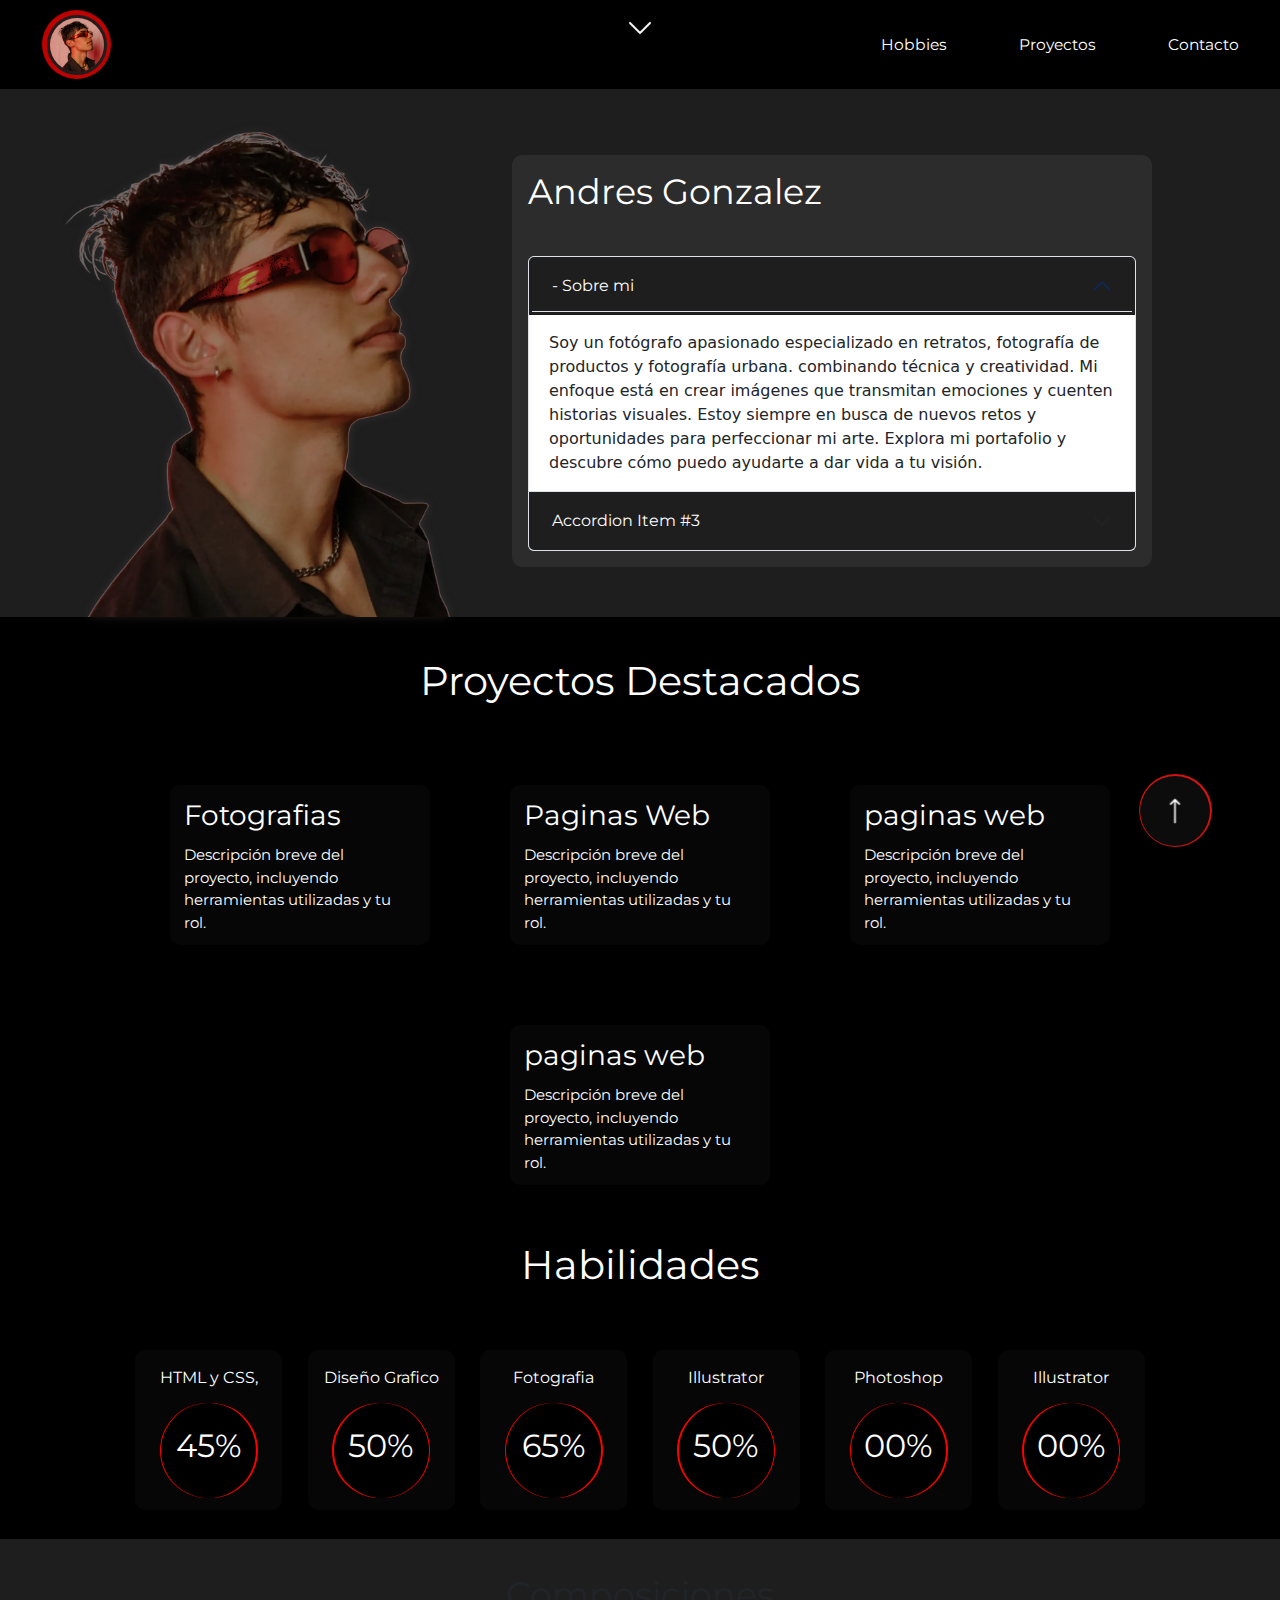
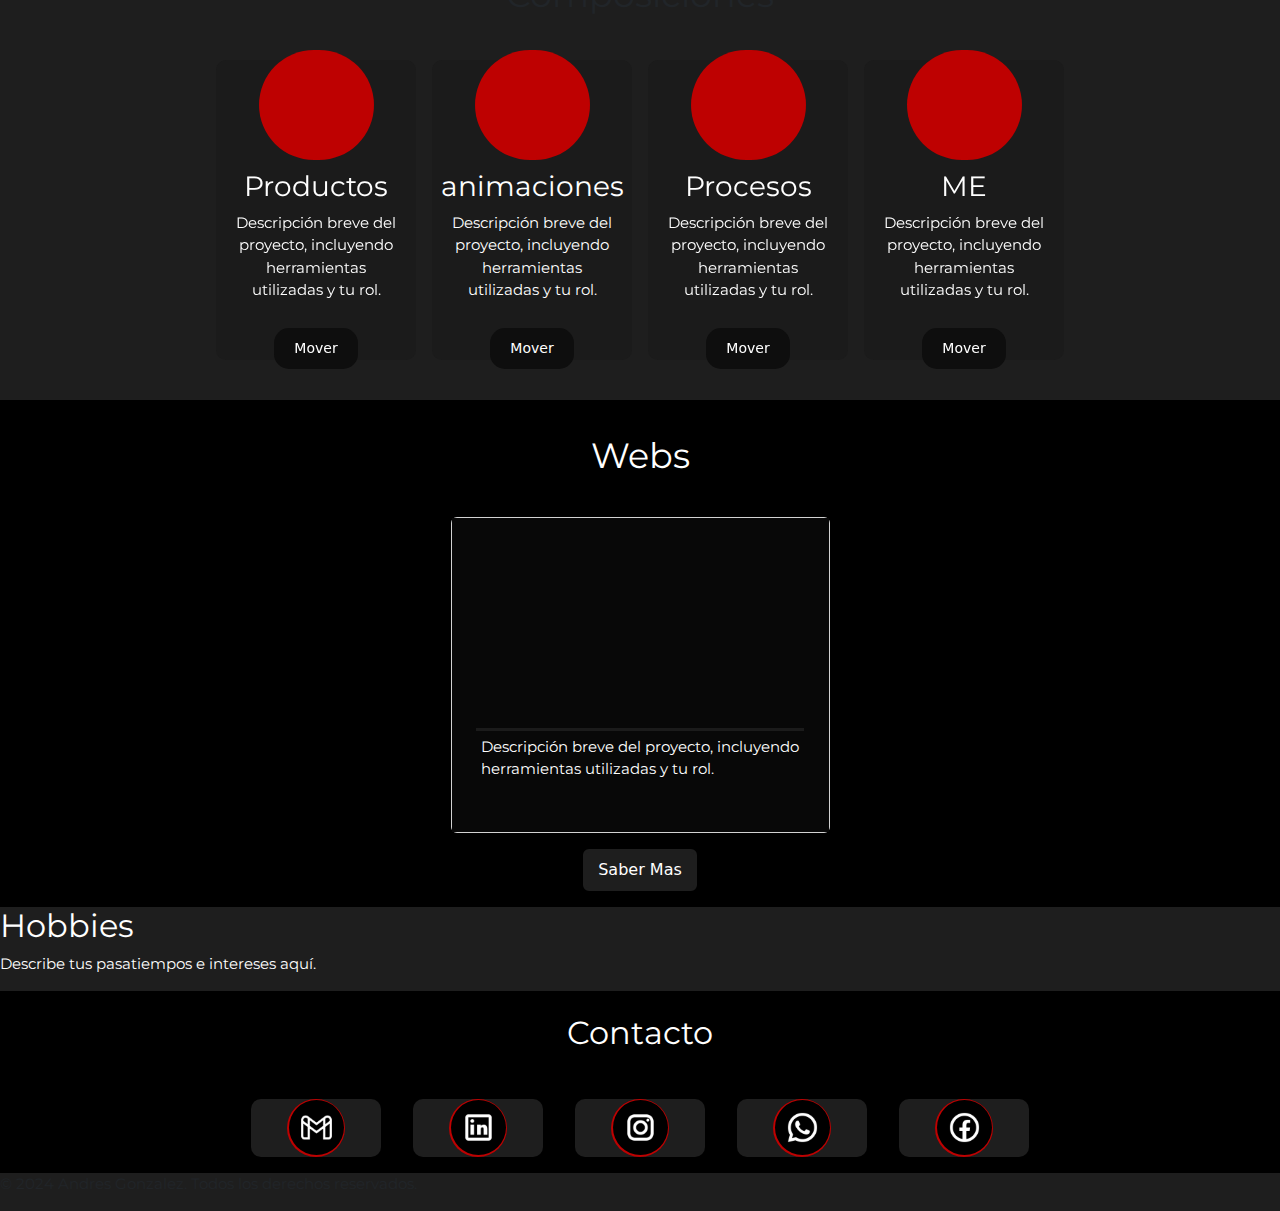
==== index.html @ c0ed66e4 "Update index.html" ====
<!DOCTYPE html>
<html lang="es">
<head>
      <link rel="icon" href="img/GATO I.gif" type="image/gif">
    <meta charset="UTF-8">
    <meta name="viewport" content="width=device-width, initial-scale=1.0">
    <link rel="stylesheet" href="style.css">
    <link rel="stylesheet" href="bootstrap-5.3.3-dist/css/bootstrap.min.css">
    <title>Portafolio</title>
</head>
<script src="bootstrap-5.3.3-dist/js/bootstrap.min.js"></script>
<body>
    <div class="colors">
          <div class="arrow"><img src="img/Expand Arrow.svg" alt=""></div>
        <div class="color-fondo-btn">
            <div class="color-btn" style="background-color: red; " onclick="changeColor('red')"></div>
        </div>
        <div class="color-fondo-btn">
            <div class="color-btn" style="background-color: blue;" onclick="changeColor('blue')"></div>
        </div>
        <div class="color-fondo-btn">
            <div class="color-btn" style="background-color: green;" onclick="changeColor('green')"></div>
        </div>
        <div class="color-fondo-btn">
            <div class="color-btn" style="background-color: yellow;" onclick="changeColor('yellow')"></div>

        </div>
        <div class="color-fondo-btn">
            <div class="color-btn" style="background-color: purple;" onclick="changeColor('purple')"></div>
        </div>
        <div class="color-fondo-btn">
            <div class="color-btn" style="background-color: white;" onclick="changeColor('white')"></div>
        </div>
    </div>
    <header>
        <nav> 
            <ul id="los">              
                <div class="navper dynamic-color" id="navper">
                    <img src="img/portafolio icono.webp" alt="">
                </div>  
                <div >
                    <li class="dynamic-color"><a href="#hobbies"  ><button style="background-color: black; height: 35px;" href="#hobbies">Hobbies</button></a></li>
                    <li class="dynamic-color"><a href="#proyectos"><button style="background-color: black; height: 35px;"  href="#proyectos">Proyectos</button></a></li>
                    <li class="dynamic-color"><a href="#contacto"><button style="background-color: black; height: 35px;" href="#contacto">Contacto</button></a></li>                    
                </div>
            </ul>
        </nav>
    </header>
    <div class="fijo dynamic-color">            
        <a href="#navper" >
            <img src="img/Left Arrow.svg" alt="">
        </a>
    </div>
    <section id="perfilm">
            <img src="img/perfikl.png" alt="Foto de perfil">
            <div class="informacion">   
                <h1>Andres Gonzalez</h1>
                <div class="accordion" id="accordionExample">
                    <div class="accordion-item ">
                      <h2 class="accordion-header ">
                        <button class="accordion-button  color-fondo dynamic-color" type="button" data-bs-toggle="collapse" data-bs-target="#collapseOne" aria-expanded="true" aria-controls="collapseOne">
                          - Sobre mi
                        </button>
                      </h2>
                      <div id="collapseOne" class="accordion-collapse collapse show " data-bs-parent="#accordionExample">
                        <div class="accordion-body">
                            Soy un fotógrafo apasionado especializado en retratos, 
                            fotografía de productos y fotografía urbana. 
                             combinando técnica y
                             creatividad. Mi enfoque está en crear imágenes que 
                             transmitan emociones y cuenten historias visuales. Estoy siempre en busca de nuevos 
                             retos y oportunidades para perfeccionar mi arte.
                             Explora mi portafolio y descubre cómo puedo ayudarte
                             a dar vida a tu visión.                        </div>
                      </div>
                    </div>

                    <div class="accordion-item">
                      <h2 class="accordion-header">
                        <button class="accordion-button collapsed color-fondo" type="button" data-bs-toggle="collapse" data-bs-target="#collapseThree" aria-expanded="false" aria-controls="collapseThree">
                          Accordion Item #3
                        </button>
                      </h2>
                      <div id="collapseThree" class="accordion-collapse collapse" data-bs-parent="#accordionExample">
                        <div class="accordion-body">
                          <strong>This is the third item's accordion body.</strong> It is hidden by default, until the collapse plugin adds the appropriate classes that we use to style each element. These classes control the overall appearance, as well as the showing and hiding via CSS transitions. You can modify any of this with custom CSS or overriding our default variables. It's also worth noting that just about any HTML can go within the <code>.accordion-body</code>, though the transition does limit overflow.
                        </div>
                      </div>
                    </div>
                  </div>
            </div>
    </section >
    <section id="proyec">
        <div id="proyectos">
            <h2>Proyectos Destacados</h2>
            <div class="proyectos-lista">
                <a href="#fotografia">
                    <div class="proyecto">
                        <h3>Fotografias</h3>
                        <p>Descripción breve del proyecto, incluyendo herramientas utilizadas y tu rol.</p>
                    </div>
                </a>
                <a href="websy.html">  
                    <div class="proyecto">
                        <h3>Paginas Web</h3>
                        <p>Descripción breve del proyecto, incluyendo herramientas utilizadas y tu rol.</p>
                    </div>
                </a>
                <a href="">  
                    <div class="proyecto">
                        <h3>paginas web</h3>
                        <p>Descripción breve del proyecto, incluyendo herramientas utilizadas y tu rol.</p>
                    </div>
                </a>
                <a href="">
                     <div class="proyecto">
                        <h3>paginas web</h3>
                        <p>Descripción breve del proyecto, incluyendo herramientas utilizadas y tu rol.</p>
                    </div>
                </a>
                <!-- Agrega más proyectos según sea necesario -->
            </div>
        </div>
        <div id="habilidades">
            <h2 class="habi">Habilidades</h2>
            <ul>
                <div class="targ">
                    <li>HTML y CSS, </li>
                    <div class="olas dynamic-color">
                        <div class="indicador ">
                            <h2>45%</h2>
                        </div>
                    </div>
                </div>
                <div class="targ">
                    <li>Diseño Grafico</li>
                    <div class="olas dynamic-color">
                        <div class="indicador">
                            <h2>50%</h2>
                        </div>
                    </div>
                </div>
                <div class="targ">
                    <li>Fotografia</li>
                    <div class="olas dynamic-color">
                        <div class="indicador">
                            <h2>65%</h2>
                        </div>
                    </div>
                </div>
                <div class="targ">
                    <li>Illustrator</li>
                    <div class="olas dynamic-color">
                        <div class="indicador">
                            <h2>50%</h2>
                        </div>
                    </div>
                </div>
                <div class="targ">
                    <li>Photoshop</li>
                    <div class="olas dynamic-color">
                        <div class="indicador">
                            <h2>00%</h2>
                        </div>
                    </div>
                </div>
                <div class="targ">
                    <li>Illustrator</li>
                    <div class="olas dynamic-color">
                        <div class="indicador">
                            <h2>00%</h2>
                        </div>
                    </div>
                </div>
            </ul>
        </div>   
    </section>
    <section>
        <h1 id="fotografia">Composiciones</h1>
        <section id="selection">
            <a href="javascript:void(0)" onclick="moveDiv(0)">
                <div class="destacados1">
                    <div class="sombrac dynamic-color">
                        <video src="img/destacados/productof.mp4" autoplay loop muted></video>
                    </div>
                    <h3>Productos</h3>
                    <p>Descripción breve del proyecto, incluyendo herramientas utilizadas y tu rol.</p>
                    <button class="move-btn dynamic-color">Mover</button>
                </div>
            </a>
            <a href="javascript:void(0)" onclick="moveDiv(1)">
                <div class="destacados1">
                    <div class="sombrac dynamic-color">
                        <video src=""></video>
                    </div>
                    <h3>animaciones</h3>
                    <p>Descripción breve del proyecto, incluyendo herramientas utilizadas y tu rol.</p>
                    <button class="move-btn dynamic-color">Mover</button>
                </div>
            </a>
            <a href="javascript:void(0)" onclick="moveDiv(2)">
                <div class="destacados1">
                    <div class="sombrac dynamic-color">
                        <video src="img/destacados/procesos.mp4" autoplay loop muted></video>
                    </div>
                    <h3>Procesos</h3>
                    <p>Descripción breve del proyecto, incluyendo herramientas utilizadas y tu rol.</p>
                    <button class="move-btn dynamic-color">Mover</button>
                </div>
            </a>
            <a href="javascript:void(0)" onclick="moveDiv(3)">
                <div class="destacados1">
                    <div class="sombrac dynamic-color">
                        <video src="img/destacados/mep.mp4" autoplay loop muted></video>
                    </div>
                    <h3>ME</h3>
                    <p>Descripción breve del proyecto, incluyendo herramientas utilizadas y tu rol.</p>
                    <button class="move-btn dynamic-color">Mover</button>
                </div>
            </a>
            <!-- Div extra para cada uno -->
            <div id="extraDiv0" class="extraDiv">
                <button href="javascript:void(0)" onclick="moveDiv(0)" class="move-btn btn-extradiv dynamic-color"><div class="btn-extradiv-1">&#10095;</div></button>
                <h3>Detalles Adicionales - Productos</h3>
                <p>Contenido adicional del proyecto "Productos".</p>
                <div class="carousel">
                    <img src="img/destacados/producto1.jpg" alt="">
                    <img src="img/destacados/producto2.jpg" alt="">
                    <img src="img/destacados/producto3.jpg" alt="">
                </div>
                <button class="carousel-arrow left-arrow" onclick="moveVideo(-1, 0)">&#10094;</button>
                <button class="carousel-arrow right-arrow" onclick="moveVideo(1, 0)">&#10095;</button>
            </div>
            <div id="extraDiv1" class="extraDiv ">
                <button href="javascript:void(0)" onclick="moveDiv(1)" class="move-btn btn-extradiv dynamic-color"><div class="btn-extradiv-1">&#10095;</div></button>
                <h3>Detalles Adicionales - animaciones</h3>
                <p>Contenido adicional del proyecto "animaciones".</p>
                <div class="carousel">
                    <video class="dynamic-color" src="img/destacados/videos - animaciones/logo, tarea.mp4" autoplay loop controls  ></video>
                    <video class="dynamic-color"  src="img/destacados/videos - animaciones/adidas 1.mp4"autoplay loop controls></video>
                    <video class="dynamic-color" src="img/destacados/videos - animaciones/bumper carton.mp4" autoplay loop controls></video>
                    <video class="dynamic-color" src="img/destacados/videos - animaciones/cuadro animado.mp4"autoplay loop controls></video>
                    <video class="dynamic-color" src="img/destacados/videos - animaciones/letering_1.mp4"autoplay loop controls></video>
                </div>
                <button class="carousel-arrow right-arrow" onclick="moveVideo(1, 1)">&#10095;</button>                
                <button class="carousel-arrow left-arrow" onclick="moveVideo(-1, 1)">&#10094</button>
            </div>
            <div id="extraDiv2" class="extraDiv">
                <button href="javascript:void(0)" onclick="moveDiv(2)" class="move-btn btn-extradiv dynamic-color"><div class="btn-extradiv-1">&#10095;</div></button>
                <h3>Detalles Adicionales - Procesos</h3>
                <p>Contenido adicional del proyecto "Procesos".</p>
                <div class="carousel">
                    <img src="img/destacados/proceso1.jpg" alt="">
                    <img src="img/destacados/proceso2.jpg" alt="">
                    <img src="img/destacados/proceso3.jpg" alt="">
                </div>
                <button class="carousel-arrow right-arrow" onclick="moveVideo(1, 2)">&#10095;</button>|
                <button class="carousel-arrow left-arrow" onclick="moveVideo(-1, 2)">&#10094;</button>
            </div>
            <div id="extraDiv3" class="extraDiv">
                <button href="javascript:void(0)" onclick="moveDiv(3)" class="move-btn btn-extradiv dynamic-color"><div class="btn-extradiv-1">&#10095;</div></button>
                <h3>Detalles Adicionales - ME</h3>;
                <p>Contenido adicional del proyecto "ME".</p>
                <div class="carousel">
                    <img src="img/destacados/mep1.jpg" alt="">
                    <img src="img/destacados/mep2.jpg" alt="">
                    <img src="img/destacados/mep3.jpg" alt="">
                </div>
                <button class="carousel-arrow left-arrow" onclick="moveVideo(-1, 3)">&#10094;</button>
                <button class="carousel-arrow right-arrow" onclick="moveVideo(1, 3)">&#10095;</button>
            </div>
        </section>  
            <section id="proyectos">
                <div>
                           <h1>Webs</h1>
                </div>
                <div class="webs">
                    <div class="card dynamic-color">
                        <div class="card2">
                            <img src="" alt="">
                            <p style="color: white; border-top: solid rgb(27, 27, 27);">Descripción breve del proyecto, incluyendo herramientas utilizadas y tu rol.</p>
                        </div>
                    </div>

                </div>
                <button class="btn btn-primary dynamic-color color-btns" type="button" data-bs-toggle="offcanvas" data-bs-target="#offcanvasRight" aria-controls="offcanvasRight"> Saber Mas </button>

                <div class="offcanvas offcanvas-end lavel" tabindex="-1" id="offcanvasRight" aria-labelledby="offcanvasRightLabel">
                    <div class="offcanvas-header">
                        <h5 class="offcanvas-title" id="offcanvasRightLabel">Offcanvas right</h5>
                        <button type="button" class="btn-close" data-bs-dismiss="offcanvas" aria-label="Close"></button>
                    </div>
                    <div class="offcanvas-body">

                        <a href="https://github.com/anfresh14"><img src="img/GitHub.svg" alt=""></a>
                            ...
                    </div>
                </div>
    
            </section>
        
    </section>
        <section id="hobbies">
            <h2>Hobbies</h2>
            <p>Describe tus pasatiempos e intereses aquí.</p>
        </section>
        <section id="contacto">
            <h2>Contacto</h2>
            <div>
                <div class="tard" id="gmail">
                    <a   class="tard-contend dynamic-color" href="">
                        <div class="contenido">
                            <img src="img/iconos redes sociales/Gmail.svg" alt="">
                        </div>    
                    </a> 
                </div>
                    <div class="tard" id="LinkedIn">
                    <a class="tard-contend dynamic-color" href="">
                        <div class="contenido">
                            <img src="img/iconos redes sociales/LinkedIn.svg" alt="">
                        </div>
                    </a>    
                </div>
                <div class="tard" id="instagram">
                    <a  class="tard-contend dynamic-color" href="https://www.instagram.com/anffresh/" target="_blank">
                        <div class="contenido">
                            <img src="img/iconos redes sociales/Instagram.svg" alt="">
                        </div> 
                    </a>
                </div>
                <div class="tard" id="what">
                    <a class="tard-contend dynamic-color" href="https://wa.me/qr/DG3WDANYFPRMB1" target="_blank">
                        <div class="contenido">
                            <img src="img/iconos redes sociales/WhatsApp.svg" alt="">
                        </div>
                    </a>
                </div>
                <div class="tard" id="Facebook">
                   <a class="tard-contend dynamic-color" href="https://www.facebook.com/profile.php?id=100033998776556&ref=xav_ig_profile_web" target="_blank">
                        <div class="contenido">
                            <img src="img/iconos redes sociales/Facebook.svg" alt="">
                        </div>
                    </a> 
                </div>
            </div>
        </section>
    <footer>
        <p>&copy; 2024 Andres Gonzalez. Todos los derechos reservados.</p>
    </footer>
    <script>
let isMoved = [false, false, false, false]; // Array para manejar el estado de cada div
function moveDiv(index) {
    const divs = document.querySelectorAll('.destacados1');
    const extraDiv = document.getElementById(`extraDiv${index}`); 
    // Si el div ya ha sido movido, volvemos todo a su estado original
    if (isMoved[index]) {
        // Volver todos los divs a su estado inicial
        divs.forEach((div) => {
            div.style.display = 'flex';
            div.classList.remove('moved');
        });
        // Ocultar el div extra correspondiente
        extraDiv.style.display = 'none';
        // Cambiar el estado de isMoved
        isMoved[index] = false;
    } else {
        // Si no ha sido movido, proceder con el movimiento
        // Ocultar todos los divs menos el seleccionado
        divs.forEach((div, i) => {
            if (i !== index) {
                div.style.display = 'none';
            }
        });
        // Mover el div seleccionado
        const selectedDiv = divs[index];
        selectedDiv.classList.add('moved');
        // Mostrar el div extra correspondiente
        extraDiv.style.display = 'block';
        // Cambiar el estado de isMoved
        isMoved[index] = true;
    }
}
// Función para mover los videos en el carrusel
function moveVideo(direction, index) {
    const carousel = document.getElementById(`extraDiv${index}`).querySelector('.carousel');
    const totalVideos = carousel.children.length;
    const currentTransform = parseInt(getComputedStyle(carousel).transform.split(',')[4]) || 0;
    const videoWidth = carousel.children[0].clientWidth;
    const moveDistance = videoWidth * direction;
    // Desplazar el carrusel
    const newTransform = currentTransform + moveDistance;
    const maxShift = -videoWidth * (totalVideos - 1);
    // Restringir el desplazamiento
    if (newTransform <= 0 && newTransform >= maxShift) {
        carousel.style.transform = `translateX(${newTransform}px)`;
    }
}
// Función para mover las imágenes en el carrusel
function moveImage(direction, index) {
    const carousel = document.getElementById(`extraDiv${index}`).querySelector('.carousel');
    const totalImages = carousel.children.length;
    const currentTransform = parseInt(getComputedStyle(carousel).transform.split(',')[4]) || 0;
    const imageWidth = carousel.children[0].clientWidth;  // Se obtiene el ancho de la imagen en lugar de video
    const moveDistance = imageWidth * direction;
    // Desplazar el carrusel
    const newTransform = currentTransform + moveDistance;
    const maxShift = -imageWidth * (totalImages - 1);  // El desplazamiento máximo se ajusta según el número de imágenes
    // Restringir el desplazamiento
    if (newTransform <= 0 && newTransform >= maxShift) {
        carousel.style.transform = `translateX(${newTransform}px)`;  // Se aplica la transformación en el eje X
    }
}
    </script>
<script>
    function changeColor(color) {
        // Seleccionar todos los elementos con la clase 'dynamic-color'
        document.querySelectorAll('.dynamic-color').forEach(element => {
            // Cambiar el color de fondo del elemento
            element.style.backgroundColor = color;

            // Agregar el efecto de box-shadow en el hover dinámicamente
            element.addEventListener('mouseover', () => {
                element.style.boxShadow = `0 0 20px 5px ${color}`;
            });

            // Quitar el efecto de box-shadow al salir del hover
            element.addEventListener('mouseout', () => {
                element.style.boxShadow = '';
            });
        });
    }
</script>
<script>
    // flecha superior de colores
    const arrow = document.querySelector('.arrow');
    const section = document.querySelector('.colors');
    const divItems = document.querySelectorAll('.color-btn');

    // Mostrar/ocultar la sección y la flecha al hacer clic en la flecha
    arrow.addEventListener('click', function() {
        section.classList.toggle('show');
        arrow.classList.toggle('hide'); // Esconde la flecha con animación
    });

    // Cerrar la ventana cuando se haga clic en un div
    divItems.forEach(item => {
        item.addEventListener('click', function() {
            section.classList.remove('show');  // Cerrar la sección
            arrow.classList.remove('hide');  // Volver a mostrar la flecha
        });
    });
</script>
<!--clik derecho desabilitado - recordatorio - que actue como click izquierdo

<script>
    document.addEventListener('contextmenu', function(e) {
        e.preventDefault(); // Evita que aparezca el menú contextual
        alert("No se permite la descarga de archivos desde este sitio");
    });
</script>

-->




</body>
</html>
---- style.css ----
html{
    scroll-behavior: smooth  !important;
}
body{
    background-color: #1e1e1e !important;
}
*{
    margin: 0;
    padding: 0;
}
@font-face {
    font-family: moncerat;
    src: url(font/static/Montserrat-Regular.ttf);
}
p{
    font-size: 15px !important;    
    font-family: moncerat !important;
}
h2,h1,li,h3{
    font-family: moncerat !important;
}
.arrow {
        top: 40px;    
        font-size: 40px;        
        position: fixed;
        cursor: pointer;
        transition: transform 0.3s ease, opacity 0.3s ease, top 0.5s ease;
        animation:  entrada-li 0.4s cubic-bezier(0.16, 0.02, 0.73, 0.98);
}
.arrow img{
    width: 30px;
}
.arrow.hide {
        opacity: 0;
        top: -30px; /* Mueve la flecha hacia arriba */
}
.accordion-button[aria-expanded="true"] {
    color: red; /* Cambia el color del texto del botón cuando esté expandido */
  }
 .dynamic-color {
    transition: background-color 0.3s ease-in-out, box-shadow 0.3s ease-in-out !important; 
}
.dynamic-color:hover {
    box-shadow: 0 0 20px 3px red;
    transition: background-color 0.3s, box-shadow 0.3s !important; 
}
.color-btn {
    width: 40px;
    height: 40px;
    cursor: pointer;
    border-radius: 99px;    
    transition: transform 0.2s ease;
}
.colors{
    top: 10px;
    gap: 10px;    
    width: 100%;
    z-index: 1;    
    display: flex;    
    position: fixed;
    align-items: center;
    justify-content: center;
    background-color: #1e1e1e;
    transform: translateY(-55px);  /* Inicialmente fuera de la vista */
    transition: transform 0.5s ease, opacity 0.5s ease;
}
.colors.show {
    opacity: 1;
    pointer-events: all;
    transform: translateY(0);  /* Desliza hacia abajo */
}
.color-btn:hover {
    transform: scale(1.1); 
}
.color-fondo-btn{
    width: 45px;
    height: 45px;   
    display: flex;
    border-radius: 99px;  
    align-items: center;
    justify-content: center;
    animation-duration: 100s;
    background: linear-gradient( rgb(46, 46, 46), rgb(119, 116, 116));
}
@keyframes rotacion {

    0%{
        transform: rotate(0deg);
    }

    100%{
        transform: rotate(720deg);
    }   
}
.color-fondo{
    background-color: #1e1e1e !important;
    border: solid #1e1e1e !important;
    color: white !important;
    
}
.fijo{
    top: 86%;
    left: 89%;    
    width: 73px;
    height: 73px;
    rotate: 90deg;
    display: flex;
    position: fixed;
    align-items: center;
    border-radius: 999px;
    justify-content: center;
    background-color: #d31212;
    animation:  entradafijjo 0.4s cubic-bezier(0.16, 0.02, 0.73, 0.98);

    a{
        width: 70px;
        height: 70px;
        display: flex;
        border-radius: 99px;
        align-items: center;
        justify-content: center;
        background-color: #0c0c0c;
        
           img{
        width: 26px;
    } 
    }
}
@keyframes entradafijjo {
    0%{        
        transform: translatey(-100px);filter: opacity(0%); 

    }
    100%{
        transform: translatey(0px);filter: opacity(100%);

    }
}


nav{
    background-color: rgb(0, 0, 0);
    ul div{
        display: flex;
        button{
            border-style: none;
            color: rgb(255, 255, 255);
            font-size: 15.5px;
            padding-inline: 2em;
            border-radius: 7px;
        }
    }
}
nav ul div li{
    transition-duration: 0.4s;
    border-radius: 7px ;
    margin-right: 10px;
    list-style-type: none;
}
nav ul div li:hover{
    
    transition-duration: 0.4s;
}
    #los{
        display: flex;
        justify-content: space-between;  
        div{
            align-items: center;
            li{
                animation:  entrada-li 0.4s cubic-bezier(0.16, 0.02, 0.73, 0.98);

            }
        } 
        img{
            margin: 10px ;
            width: 60px;
            border-radius: 99px;
            cursor: auto;
            cursor: pointer;
            border: solid #1e1e1e;
            pointer-events: none; 
        }
    }
@keyframes entrada-li {
        0%{
            transform: translatey(-100px); filter: opacity(0%); 
        }
        100%{
            transform: translatey(0px);filter: opacity(100%);
        }
    }
    

.navper{
    height: 69px;
    width: 69px;
    border-radius: 99px;
    margin: 10px ;
    display: flex;
    justify-content: center;
    align-items: center;
    background-color: #be0101;
    animation:  entradanavpe 0.4s cubic-bezier(0.16, 0.02, 0.73, 0.98);
}
@keyframes entradanavpe {
    0%{
        transform: translateX(-100px);filter: opacity(0%); 
    }
    100%{
        transform: translateX(0px);filter: opacity(100%);
    }
}

#perfilm{
    background-size: cover;
    background-repeat: no-repeat;
    color: white;
    display: flex;
    align-items: center;
    img{
        width: 40%;
        pointer-events: none;
        filter: drop-shadow(0px 0px 5px rgba(110, 86, 86, 0.288));  
    }
}
.informacion{
    border-radius: 10px;
    background-color: #4b4b4b56;
    display: flex;
    flex-direction: column;
    padding: 1em;
    width: 50%; 
    h1{
        font-size: 35px;
        padding-bottom: 1em;
        display: flex;
    }
    p{
        text-align: justify;
        line-height: 20px;
    }
    }
.informacion h1 a{
    transition-duration: 0.3s;
    color: white;
}
.informacion h1 a:hover{
    color: red;
    font-size: 30px;
    transition-duration: 0.3s;
}
#proyectos{
    color: white;
    background-color: black;
    display: flex;
    flex-direction: column;
    align-items: center;
    h2{
        padding: 1em;
        font-size: 40px;
    }
}
#proyec{
    display: flex;
    flex-direction: column;
}
.proyectos-lista{
    display: flex;
    flex-wrap: wrap;
    justify-content: center;
    align-items: center;
    gap: 3em;
    a{ 
        text-decoration: none;
        color: white;
    }
}
.proyecto{
    background-color: #1e1e1e2f;
    width: 260px;
    height: 160px;
    border-radius: 10px;
    padding: 0.9em;
    margin: 1em;
    transition-duration: 0.3s;
    animation:  entrada-li 0.4s cubic-bezier(0.16, 0.02, 0.73, 0.98);

    h3{
        margin-bottom: 0.4em;
    }
}

.proyecto:hover{
    transform: translateY(-7px);
    transition-duration: 0.4s;
}
#habilidades{
    color: white;
    background-color: black;
    display: flex;
    flex-direction: column;
    justify-content: center;
    align-items: center;
    text-align: center;
    h2{
        padding: 1em;
    }
}
.habi{
    font-size: 40px;
}
#hobbies{
    color: white;
}

#habilidades ul{
    padding: 0;
    display: flex;
    flex-wrap: wrap;
    align-items: center;
    justify-content: center;
}  
#habilidades ul li{
    text-decoration-line: none;
    justify-content: center;
    display: flex;
}
.targ{
    width: 147px;
    height: 160px;
    background-color: #1e1e1e2f;
    display: flex;
    flex-direction: column;
    align-items: center;
    padding: 1em;
    border-radius: 10px;
}
.olas{
    border-radius: 99px ;
    width: 98px;
    height: 98px;
    background-color: red;
    display: flex;
    justify-content: center;
    align-items: center;
    transition-duration: 0.5s;
}
.olas:hover{
    scale: 1.1;
    transition-duration: all 0.5s;
}
.targ, .olas{
    margin: 0.8em;
}
.indicador{
    width: 95px;
    height: 95px;
    display: flex;    
    align-items: center;    
    border-radius: 99px;  
    justify-content: center;      
    background-color: black;
}


.fondored{
    background-color: red;
    border-radius: 99px;
    width: 50px;
    display: flex;
    justify-content: center;
}
/*fotografia*/
#fotografia{
    margin-top: 1em;
    font-size: 35px;
    display: flex;
    justify-content: center;
}


a img{
    width: 50px;
    margin: 1.2em;
    transition-duration: 0.2s;
}
.destacados1{
    height: 300px;
    background-color: rgb(27, 27, 27);
    width: 18em;
    border-radius: 10px;
    padding-inline: 20px;
    padding-top: 0.02px;
    margin-top: 1em;
    padding-bottom: 0.02px;
    color: white;
    text-decoration: none;
    display: flex;
    flex-direction: column;
    align-items: center;
    justify-content: center;

div img, video{
    width: 110px;
    height: 110px;
    border-radius: 99px;     
}
}
.sombrac{
    width: 115px;
    height: 115px;
    display: flex;
    justify-content: center;
    align-items: center;
    border-radius: 99px;
    background:  #be0101;
    transition: all 0.5s;
    margin-bottom: 10px;
}
.sombrac:hover{
    box-shadow: 0px 0px 30px 2px rgba(161, 29, 29, 0.521);
    scale: 1.1;
    transition: all 0.5s;
}
#selection {
    justify-content: center;
    display: flex;
    flex-wrap: wrap;
    gap: 1em;
    position: relative;
    padding: 20px;
}
#selection a{
    text-decoration: none;
}

.destacados1 {
    position: relative;
    width: 200px;
    text-align: center;
    transition: all 0.3s ease;
    opacity: 1;
    margin-bottom: 20px;
}
.destacados1.moved {
    transform: translate(-200%, -2px); 
    opacity: 1;
    transition: 0.5s;
}
/* Botón de mover */
.destacados1 button.move-btn {
    border-radius: 15px;
    margin-top: 10px;
    padding: 10px 20px;
    background-color: #0e0e0e !important;
    color: white;
    border: none;
    cursor: pointer;
    font-size: 14px;
    transition: 0.5s;
}
.destacados1 button.move-btn:hover {
    box-shadow: 0px 0px 15px 5px rgba(161, 29, 29, 0.726);
    transition: 0.9s;
}
.extraDiv {
    display: none;
    position: absolute;
    top: -2px;
    right: 0;
    width: 65%;
    height: 325px;
    background-color: rgba(0, 0, 0, 0.7);
    color: white;
    padding: 20px;
    box-shadow: -4px 0px 10px rgba(0, 0, 0, 0.5);
    transition: all 0.5s ease;
    overflow: hidden; 
}
.btn-extradiv{
    display: flex;
    justify-content: center;
    align-items: center;
    font-size: 28px;
    color: white;
    width: 46px;
    height: 46px;
    border-radius: 15px;
    border: solid rgba(255, 0, 0, 0);
    background-color: #000000;
}
.btn-extradiv-1{
    background-color: black;
    border-radius: 15px;
    width: 44px;
    height: 44px;
}
.extraDiv .carousel {
    display: flex;
    align-items: center;
    margin-top: 15px;
    width: 100%;
    transition: transform 0.5s ease;
}
.extraDiv video {
    width: 100%;
    height: 200px;
    margin: 20px;
    object-fit: cover;
    transition: all 0.5s;
}
.extraDiv video:hover{
    box-shadow: 0px 0px 30px 2px rgba(161, 29, 29, 0.521);
    scale: 1.05;
    transition: all 0.5s;
}
.carousel-arrow {
    position: absolute;
    top: 50%;
    transform: translateY(-50%);
    background-color: rgba(0, 0, 0, 0.5);
    color: white;
    border: none;
    padding: 10px;
    font-size: 18px;
    cursor: pointer;
}
.left-arrow {
    left: 10px;
}
.right-arrow {
    right: 10px;
}

/*webs*/
h1{
    color: white;
}
.webs{
    display: flex;
    flex-wrap: wrap;
    justify-content: center;
    align-items: center;
}
.color-btns{
    background-color: #1e1e1e !important;
    border: solid #1e1e1e !important;
    margin-bottom: 1em !important;
}
.card{
    width: 379px;
    height: 230px;
    border-radius: 20px;
    transition: all 0.3s;
    margin-top: 1em;
    display: flex;
    justify-content: center;
    align-items: center;
}
#proyectos{
justify-content: center;
display: flex;
flex-wrap: wrap;
gap: 1em;
}
#proyectos div h1{
    margin-top: 1em;
    font-size: 35px;
}
.lavel{
    background-color: #4646465e !important;
    color: white !important;

}
.card2 {
    width: 377px;
    height: 314px;
    background-color: #080808;
    transition: all .2s;
    display: flex;
    align-items: center;
    justify-content: center;
    flex-direction: column;
    justify-content: space-around;
p{
    width: 87%;
    padding: 5px;
    margin-top: 8em;
}}
.canval{
background-color: #1e1e1e !important;
}
.card2 img{
width: 185px;
border-radius: 3px;
}
.card2 img:hover{
border-radius: 20px;
}
.card2:hover {
transform: scale(0.98);
border-radius: 20px;
}
#contacto{
    color: white;
}
#contacto div{
    display: flex;
    justify-content: center;
    flex-wrap: wrap;
    align-content: center;
}
#contacto{
    background-color: black;
    display: flex;
    flex-direction: column;
    align-items: center;
    flex-wrap: wrap;
    h2{
        padding: 0.7em;
    }
}
.tard{
    width: 130px;
    border-radius: 10px;
    background-color: #1e1e1e;
    margin: 1em;
    align-items: center;
}
.contenido{
    background-color: #000000;
    border-radius: 5px;
    width: 55px;
    height: 55px;
    border-radius: 99px;
    img{
        width: 35px;
        transition-duration: 0.3s;
     }
}
.tard-contend{
    display: flex;
    justify-content: center;
    align-items: center;
    border-radius: 99px;
    background-color: #be0101;
    width: 58px;
    height: 58px;
}
@media (max-width: 1250px) {
    .destacados1 {
        width: 180px;
    }
    .extraDiv{
        width: 90%;
    }
    .destacados1.moved {
        transform: translate(-350%, -2px); 
        opacity: 1;
        transition: 0.5s;
    }
}
@media (max-width: 600px) {

    .navper{
        margin-top: 2em !important;
        width: 90px;
        height: 90px;

    }
    .informacion{
        width: 72%;
        display: flex;
        align-items: center;
        justify-content: center;
    }

    #perfilm img{
        display: none;
    }
    #perfilm{
        display: flex;
        align-items: center;
        justify-content: center;
    }

    #los{
        display: flex;
        flex-direction: column;
        align-items: center;
        margin: 0 ;
        padding: 0;
    }
    #los div{
        display: flex;
        flex-direction: column;
        align-items: center;    
    }
    #los div li{
        margin: 2em;
        list-style-type: none;
    }
    #los div img{
        width: 87px;
    }
    #perfilm {
        padding-top: 2em;
    }
    #proyectos h2{
        justify-content: center;
        text-align: center;
    }


    #selection {
        justify-content: center;
        flex-direction: column; /* Cambiar a columna */
        padding: 10px;
    }
    .destacados1 {
        width: 90%; /* Más ancho en pantallas pequeñas */
        margin-bottom: 10px;
    }
    #extraDiv {
        width: 100%;
        height: 300px; /* Ajustamos la altura en pantallas pequeñas */
    }
    .destacados1 button.move-btn {
        width: 100%; /* Botón más grande */
        font-size: 16px;
        padding: 12px;
    }

}
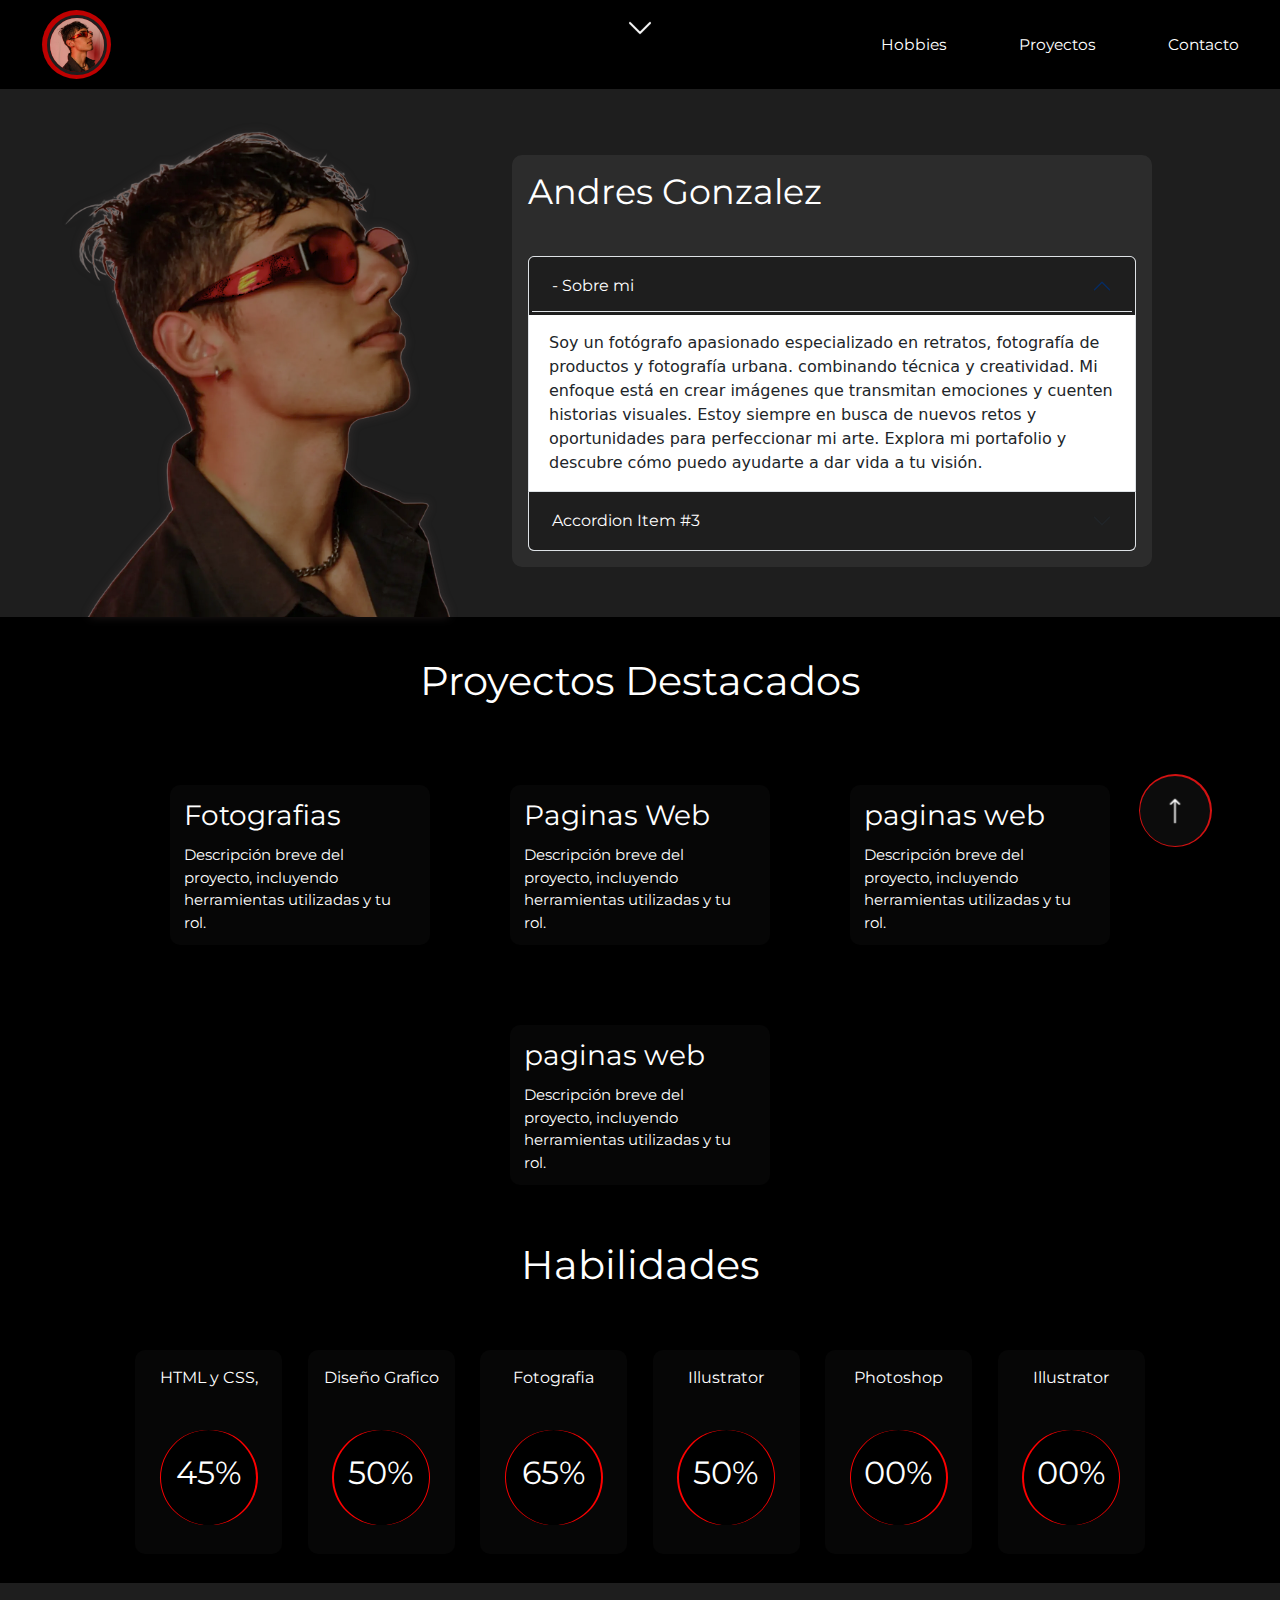
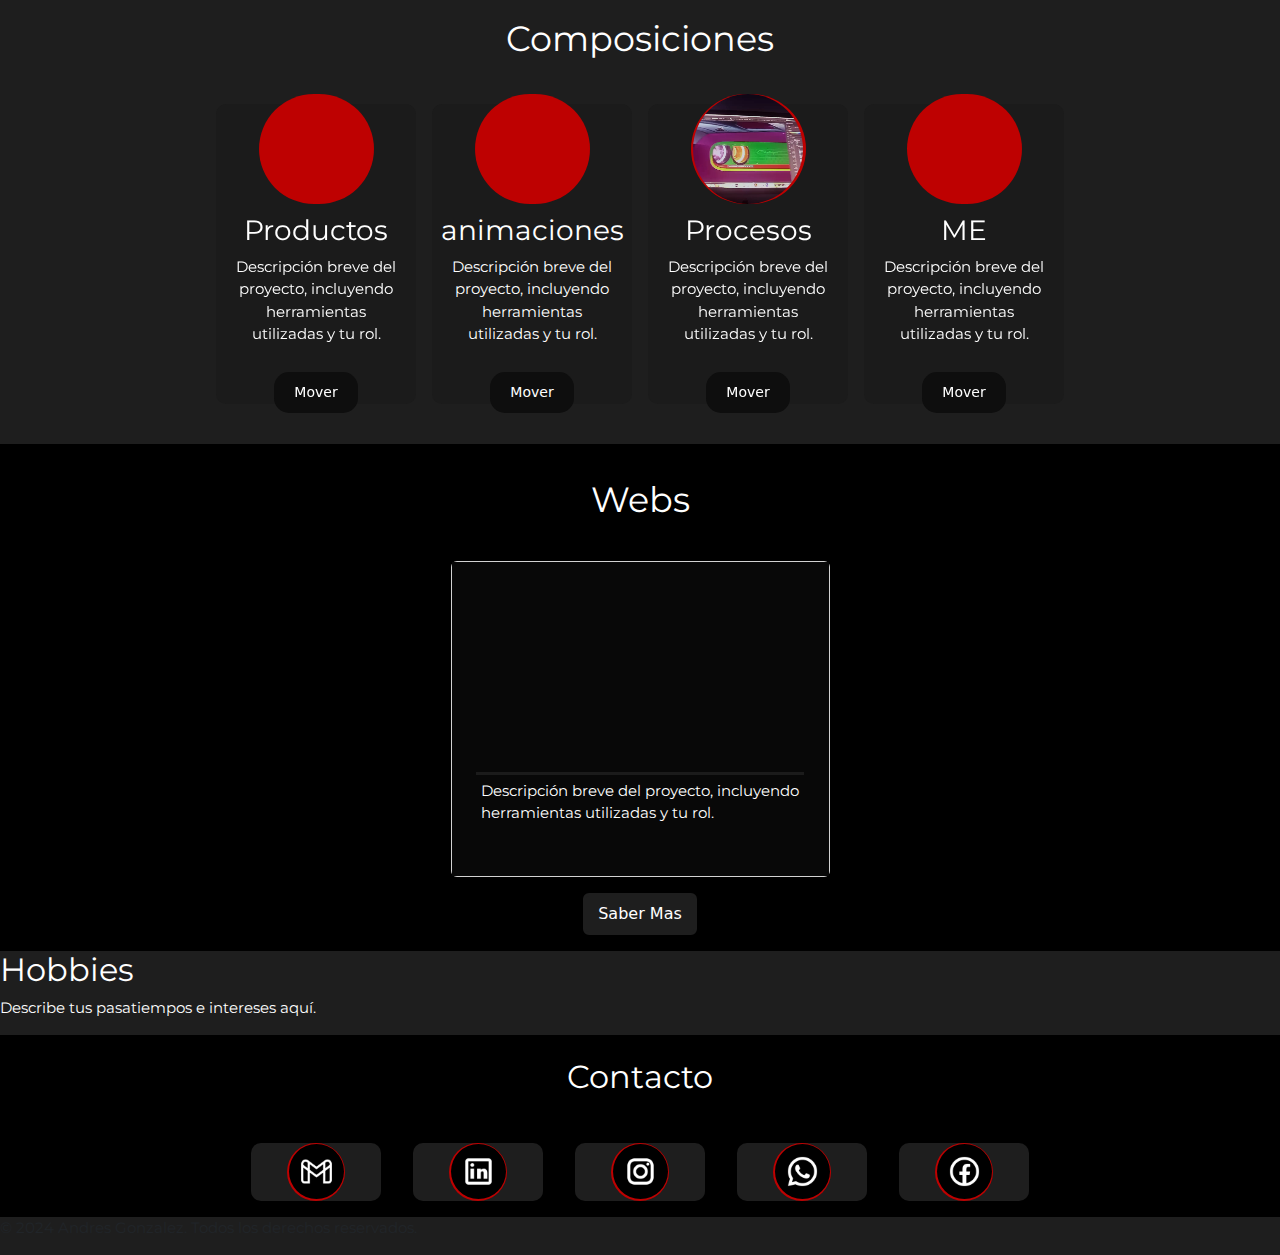
==== commit 76526f57: "Add files via upload" ====
--- a/index.html
+++ b/index.html
@@ -322,7 +322,7 @@
                     </a>    
                 </div>
                 <div class="tard" id="instagram">
-                    <a  class="tard-contend dynamic-color" href="https://www.instagram.com/anffresh/" target="_blank">
+                    <a  class="tard-contend dynamic-color" href="https://www.instagram.com/anffresh?igsh=MWJiMGFuZHg4ZXRqZA==" target="_blank">
                         <div class="contenido">
                             <img src="img/iconos redes sociales/Instagram.svg" alt="">
                         </div> 
--- a/style.css
+++ b/style.css
@@ -322,19 +322,21 @@
     justify-content: center;
 }  
 #habilidades ul li{
+    height: 8em;
     text-decoration-line: none;
     justify-content: center;
     display: flex;
 }
 .targ{
-    width: 147px;
-    height: 160px;
+    margin: 0;
+    padding: 1em;
+    width:  147px;
+    height: 204px;
+    display: flex;
+    border-radius: 10px;  
+    align-items: center;      
+    flex-direction: column;
     background-color: #1e1e1e2f;
-    display: flex;
-    flex-direction: column;
-    align-items: center;
-    padding: 1em;
-    border-radius: 10px;
 }
 .olas{
     border-radius: 99px ;
@@ -373,13 +375,12 @@
 }
 /*fotografia*/
 #fotografia{
+    color: white;
     margin-top: 1em;
     font-size: 35px;
     display: flex;
     justify-content: center;
 }
-
-
 a img{
     width: 50px;
     margin: 1.2em;
@@ -400,7 +401,6 @@
     flex-direction: column;
     align-items: center;
     justify-content: center;
-
 div img, video{
     width: 110px;
     height: 110px;
@@ -468,9 +468,7 @@
     display: none;
     position: absolute;
     top: -2px;
-    right: 0;
-    width: 65%;
-    height: 325px;
+    right: 29;
     background-color: rgba(0, 0, 0, 0.7);
     color: white;
     padding: 20px;
@@ -527,10 +525,10 @@
     cursor: pointer;
 }
 .left-arrow {
-    left: 10px;
+    left: 20px;
 }
 .right-arrow {
-    right: 10px;
+    right: 5px;
 }
 
 /*webs*/
@@ -649,6 +647,7 @@
     height: 58px;
 }
 @media (max-width: 1250px) {
+
     .destacados1 {
         width: 180px;
     }
@@ -662,11 +661,25 @@
     }
 }
 @media (max-width: 600px) {
-
+    .fijo{
+        top: 86%;
+        left: 84%;    
+        width: 65px;
+        height: 65px;
+        z-index: 1;
+        a{
+            width: 60px;
+            height: 60px;
+               img{
+            width: 26px;
+        } 
+    }}
+    
     .navper{
         margin-top: 2em !important;
         width: 90px;
         height: 90px;
+        
 
     }
     .informacion{
@@ -711,8 +724,11 @@
         justify-content: center;
         text-align: center;
     }
-
-
+    .proyecto{
+        justify-content: center;
+        align-items: center;
+        text-align: center;
+    }
     #selection {
         justify-content: center;
         flex-direction: column; /* Cambiar a columna */
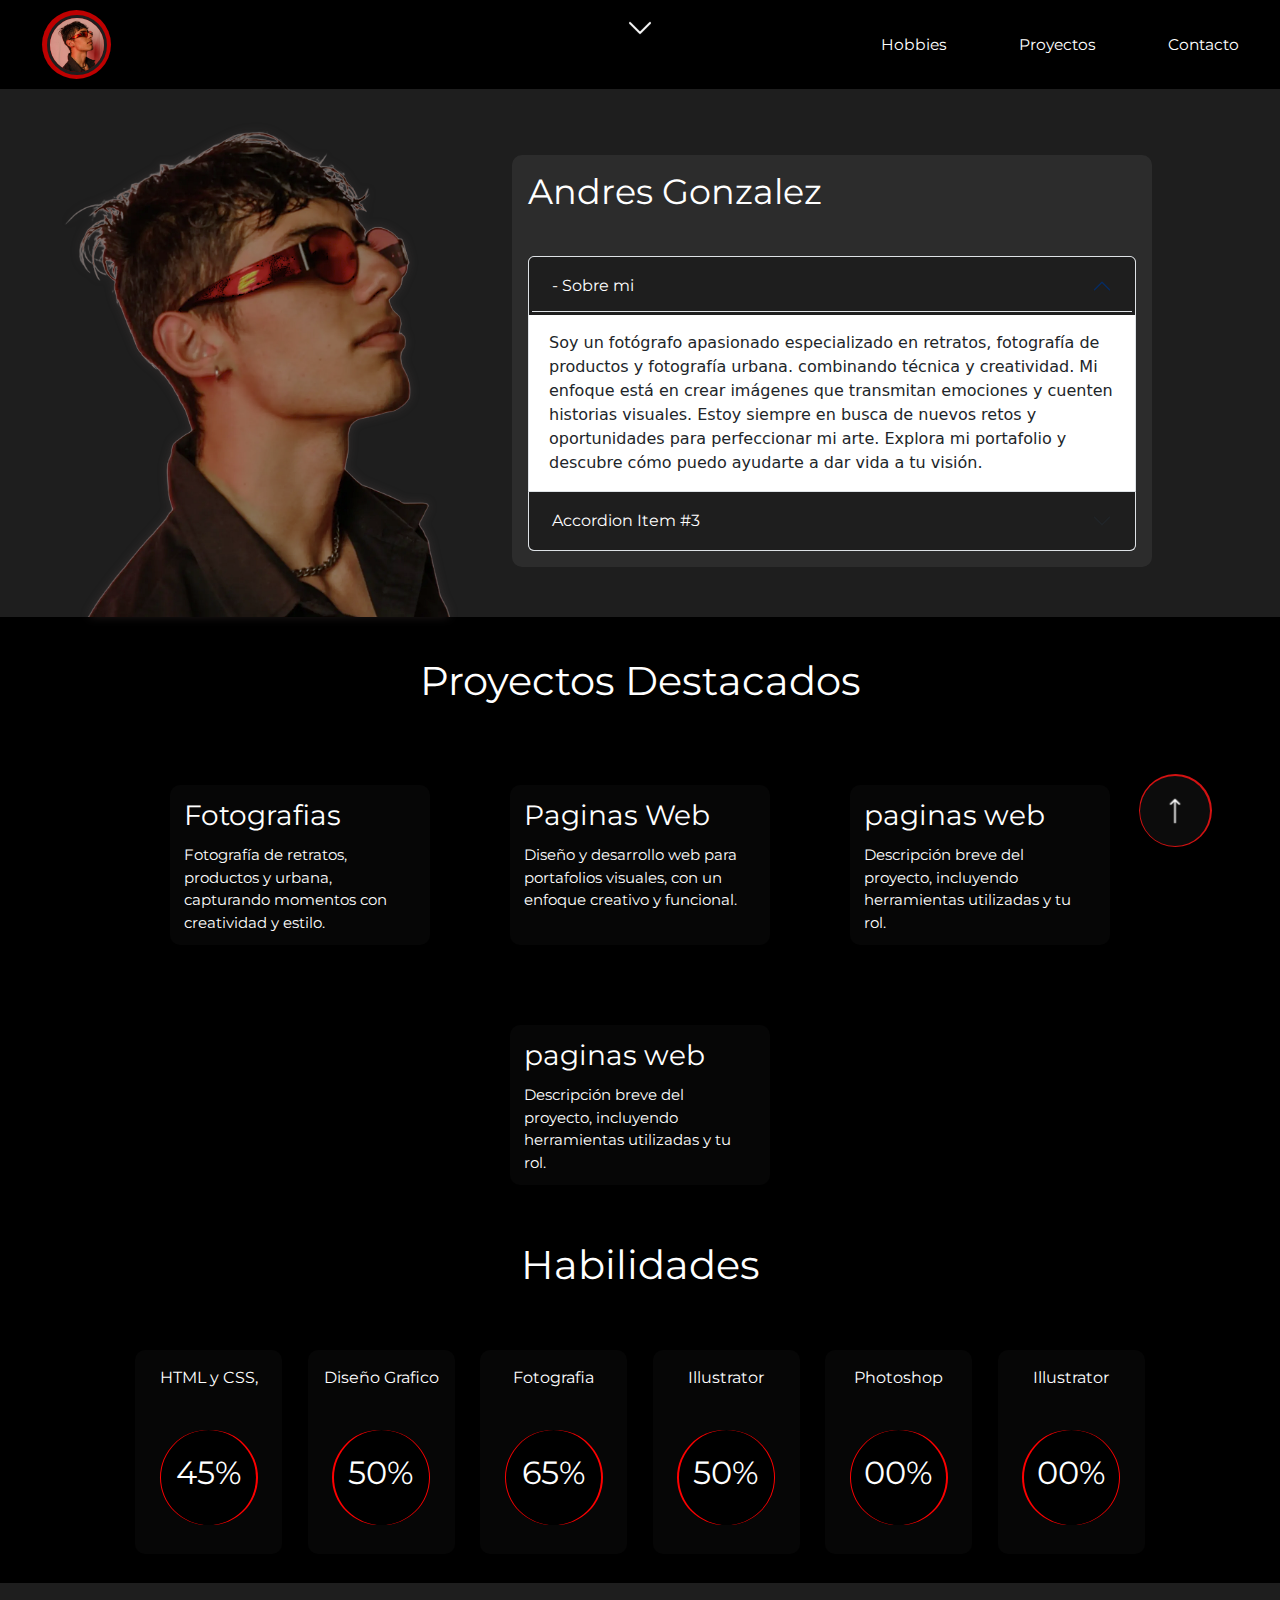
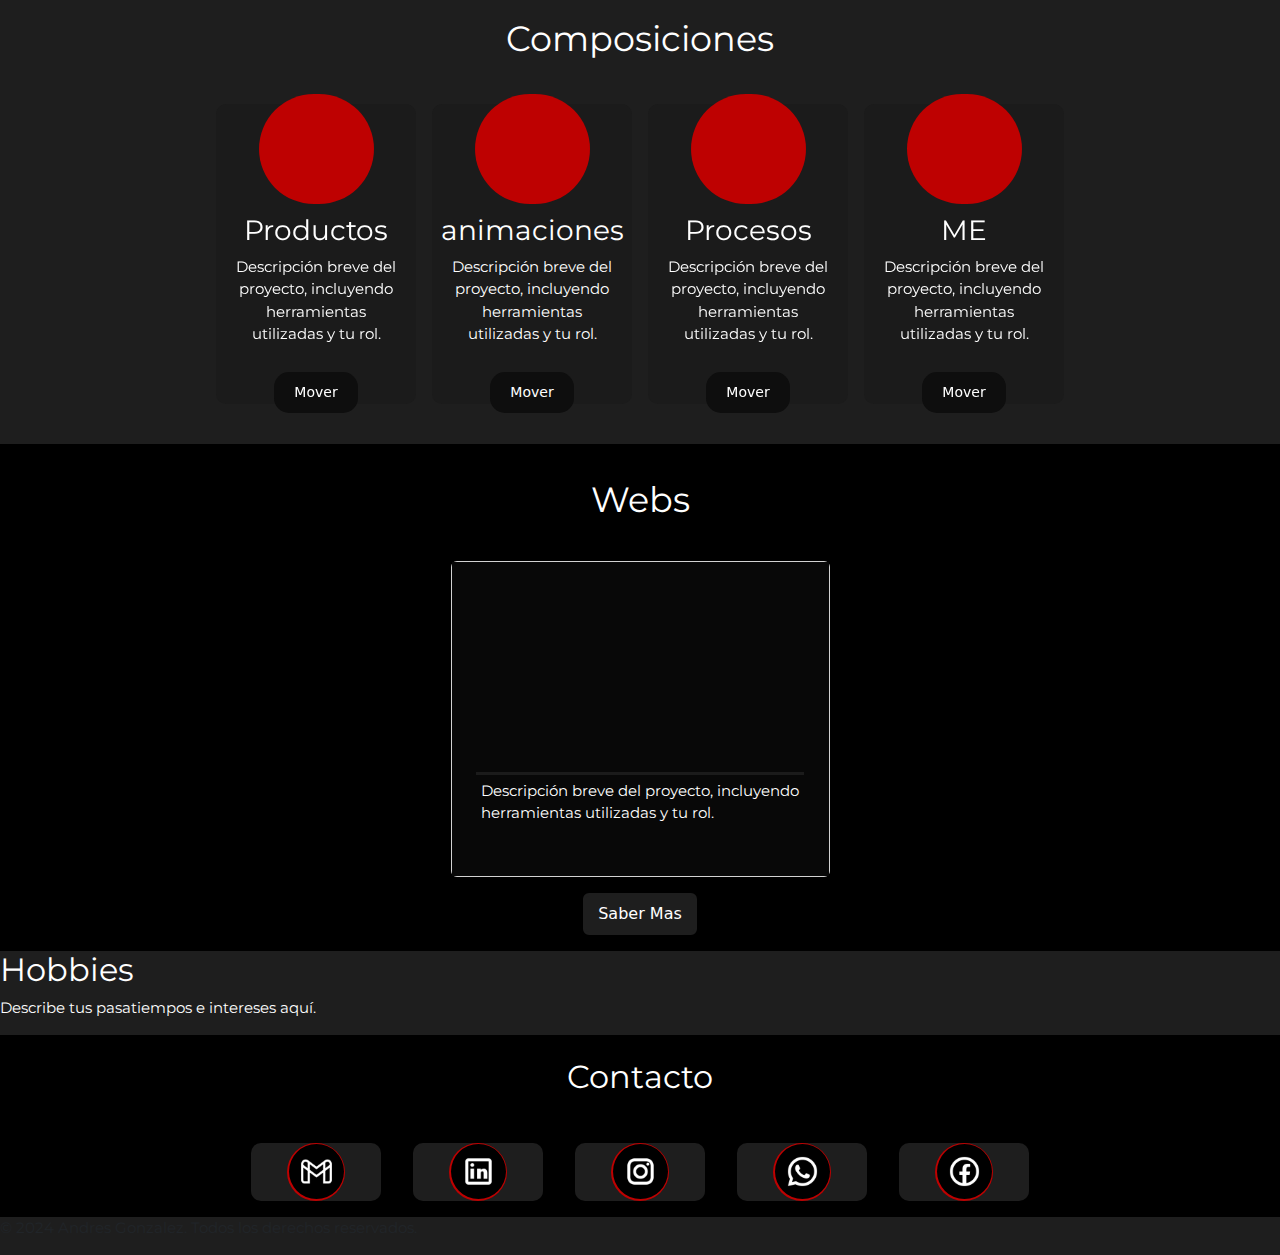
==== commit ae4233fd: "Update index.html" ====
--- a/index.html
+++ b/index.html
@@ -97,13 +97,13 @@
                 <a href="#fotografia">
                     <div class="proyecto">
                         <h3>Fotografias</h3>
-                        <p>Descripción breve del proyecto, incluyendo herramientas utilizadas y tu rol.</p>
+                        <p>Fotografía de retratos, productos y urbana, capturando momentos con creatividad y estilo.</p>
                     </div>
                 </a>
                 <a href="websy.html">  
                     <div class="proyecto">
                         <h3>Paginas Web</h3>
-                        <p>Descripción breve del proyecto, incluyendo herramientas utilizadas y tu rol.</p>
+                        <p>Diseño y desarrollo web para portafolios visuales, con un enfoque creativo y funcional.</p>
                     </div>
                 </a>
                 <a href="">  
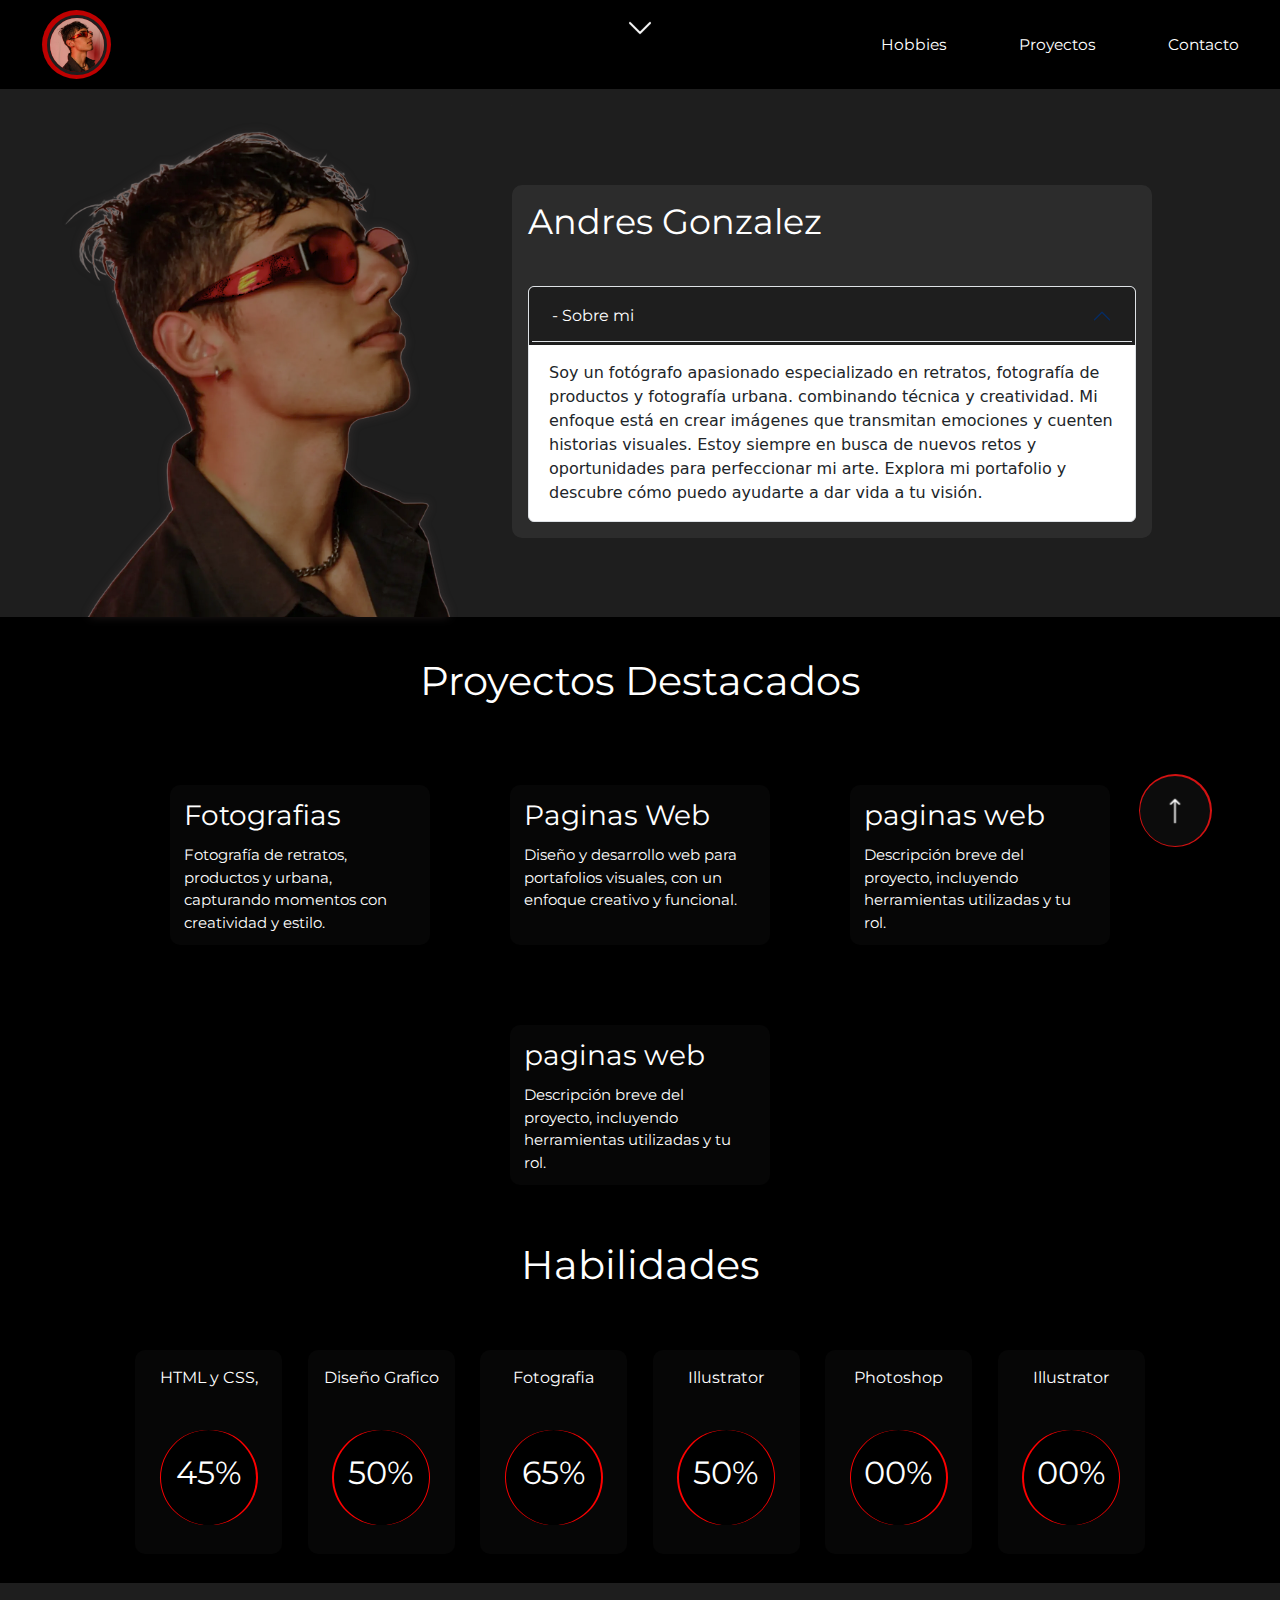
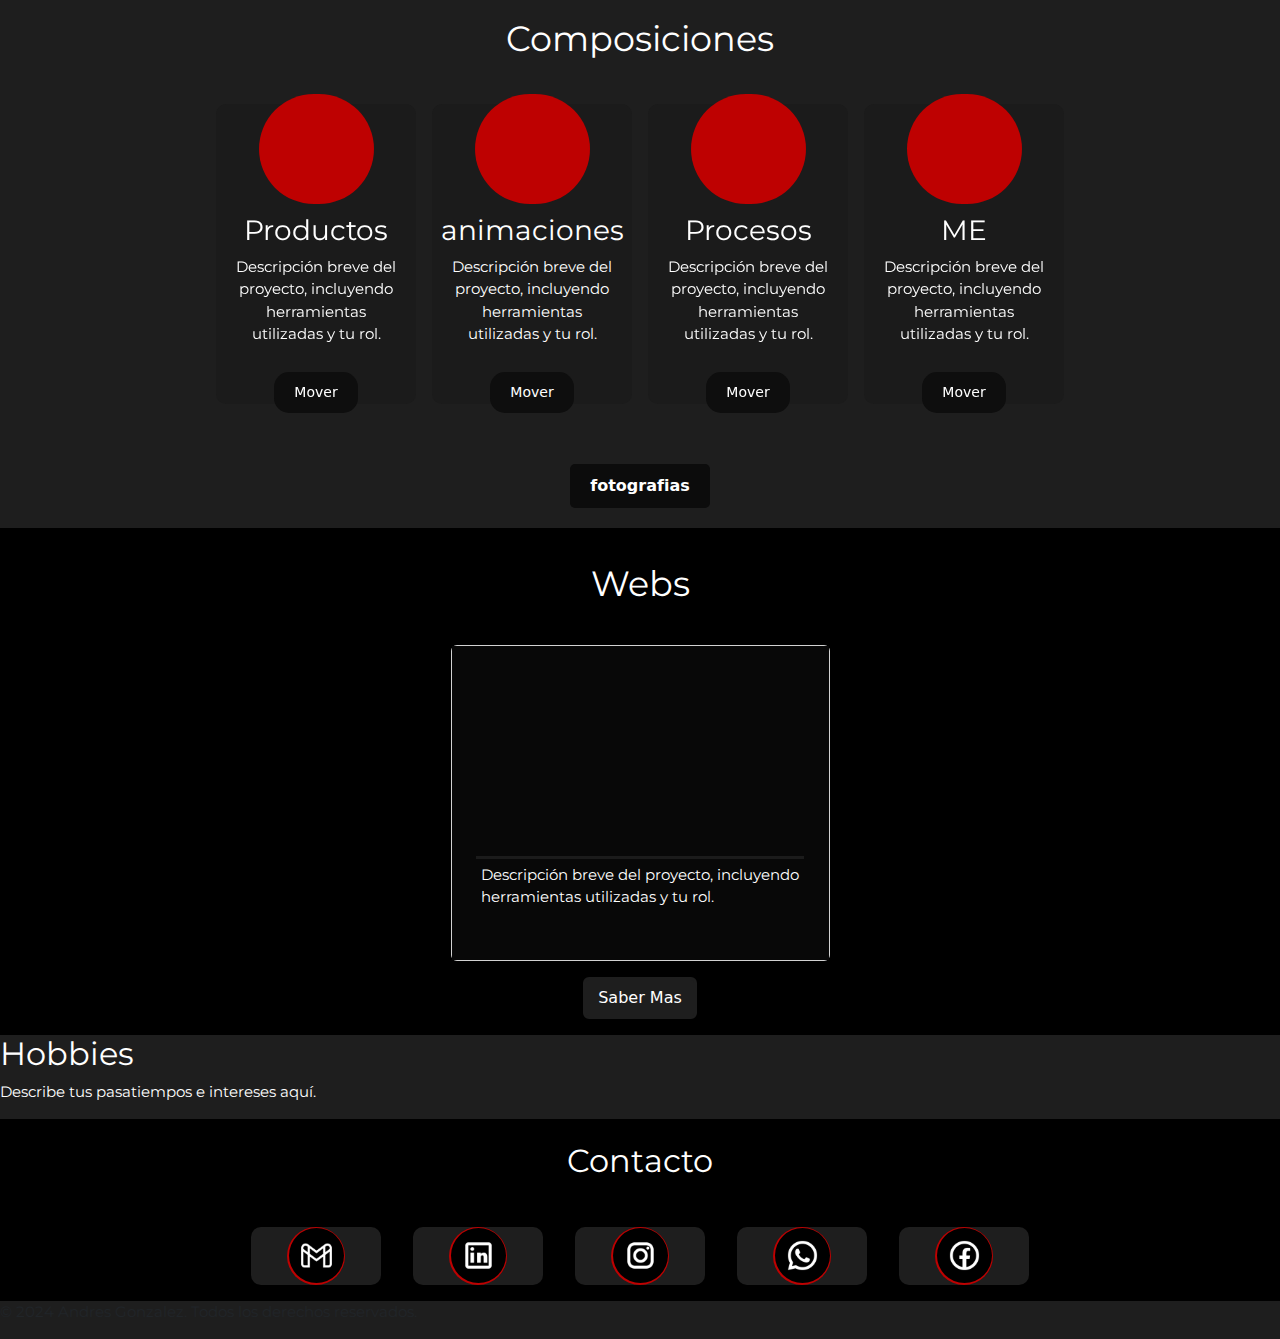
==== commit 2f0116e6: "Add files via upload" ====
--- a/index.html
+++ b/index.html
@@ -75,19 +75,7 @@
                       </div>
                     </div>
 
-                    <div class="accordion-item">
-                      <h2 class="accordion-header">
-                        <button class="accordion-button collapsed color-fondo" type="button" data-bs-toggle="collapse" data-bs-target="#collapseThree" aria-expanded="false" aria-controls="collapseThree">
-                          Accordion Item #3
-                        </button>
-                      </h2>
-                      <div id="collapseThree" class="accordion-collapse collapse" data-bs-parent="#accordionExample">
-                        <div class="accordion-body">
-                          <strong>This is the third item's accordion body.</strong> It is hidden by default, until the collapse plugin adds the appropriate classes that we use to style each element. These classes control the overall appearance, as well as the showing and hiding via CSS transitions. You can modify any of this with custom CSS or overriding our default variables. It's also worth noting that just about any HTML can go within the <code>.accordion-body</code>, though the transition does limit overflow.
-                        </div>
-                      </div>
-                    </div>
-                  </div>
+                   
             </div>
     </section >
     <section id="proyec">
@@ -269,7 +257,94 @@
                 <button class="carousel-arrow left-arrow" onclick="moveVideo(-1, 3)">&#10094;</button>
                 <button class="carousel-arrow right-arrow" onclick="moveVideo(1, 3)">&#10095;</button>
             </div>
-        </section>  
+        </section> 
+
+        <section class="fotos">
+            <button id="openBtn" class="blod dynamic-color">fotografias</button>
+        
+            <div id="overlay" class="overlay">
+                <div class="popup">
+                    <button id="closeBtn">Cerrar</button>
+                    <div class="flotan-fotos">
+                        <div><button class=" floatEffect-2" data-category="Gatos">Gatos</button></div>
+                        <div><button class="" data-category="Cafes">Cafes</button></div>
+                        <div><button class=" floatEffect-2" data-category="Paisajes">Paisajes</button></div>
+                        <div><button class="" data-category="Plantas">Plantas</button></div>
+                        <div><button class=" floatEffect-2" data-category="Calle">Calle</button></div>
+                        <div><button class="" data-category="Billar">Billar</button></div>
+                        <div><button class=" floatEffect-2" data-category="Perros">Perros</button></div>
+                        <div><button class="" data-category="Libros">Libros</button></div>
+                    </div>
+                </div>
+            </div>
+        
+            <!-- Ventanas emergentes para cada categoría -->
+            <div id="popupGatos" class="popup-content">
+                <div class="popup-inner">
+                    <div style="display: flex; justify-content: center;">
+                                            <button class="close-btn">Cerrar</button>
+
+                    </div>
+
+                    <div style="display: flex; flex-wrap: wrap;   gap: 2em; justify-content:center;">
+
+                    <div class="card-4 dynamic-color">
+                         <video class="card-image" src="img/destacados/procesos.mp4"></video>
+                        <div class="card-info">
+                          <h3>Más información</h3>
+                          <p>Detalles sobre la imagen o el contenido de la tarjeta.</p>
+                        </div>
+                    </div>
+                      <div class="card-4 dynamic-color">
+                        <video class="card-image" src="img/destacados/procesos.mp4"></video>
+                       <div class="card-info">
+                         <h3>Más información</h3>
+                         <p>Detalles sobre la imagen o el contenido de la tarjeta.</p>
+                       </div>
+                    </div>
+                    <div class="card-4 dynamic-color">
+                        <video class="card-image" src="img/destacados/procesos.mp4"></video>
+                       <div class="card-info">
+                         <h3>Más información</h3>
+                         <p>Detalles sobre la imagen o el contenido de la tarjeta.</p>
+                       </div>
+                    </div>
+                    <div class="card-4 dynamic-color">
+                        <video class="card-image" src="img/destacados/procesos.mp4"></video>
+                       <div class="card-info">
+                         <h3>Más información</h3>
+                         <p>Detalles sobre la imagen o el contenido de la tarjeta.</p>
+                       </div>
+                    </div>
+                    <div class="card-4 dynamic-color">
+                        <video class="card-image" src="img/destacados/procesos.mp4"></video>
+                       <div class="card-info">
+                         <h3>Más información</h3>
+                         <p>Detalles sobre la imagen o el contenido de la tarjeta.</p>
+                       </div>
+                    </div>
+                    <div class="card-4 dynamic-color">
+                        <video class="card-image" src="img/destacados/procesos.mp4"></video>
+                       <div class="card-info">
+                         <h3>Más información</h3>
+                         <p>Detalles sobre la imagen o el contenido de la tarjeta.</p>
+                       </div>
+                    </div>
+
+                    </div>
+
+                </div>
+            </div>
+            <div id="popupCafes" class="popup-content">
+                <div class="popup-inner">
+                    <button class="close-btn">Cerrar</button>
+                    <h2>Fotos de Cafes</h2>
+                    <p>Contenido relacionado con Cafes...</p>
+                </div>
+            </div>
+            <!-- Agrega las demás ventanas emergentes según sea necesario -->
+        </section>
+         
             <section id="proyectos">
                 <div>
                            <h1>Webs</h1>
@@ -410,6 +485,57 @@
         carousel.style.transform = `translateX(${newTransform}px)`;  // Se aplica la transformación en el eje X
     }
 }
+
+
+    </script>
+    <script>
+const openBtn = document.getElementById('openBtn');
+const closeBtn = document.getElementById('closeBtn');
+const overlay = document.getElementById('overlay');
+const closeBtns = document.querySelectorAll('.close-btn'); // Todos los botones de cierre
+
+// Mostrar la ventana emergente principal
+openBtn.addEventListener('click', () => {
+    overlay.style.display = 'flex';
+    setTimeout(() => {
+        overlay.style.opacity = 1;
+    }, 10); // Espera breve para asegurar que se ve el efecto
+});
+
+// Cerrar la ventana emergente principal
+closeBtn.addEventListener('click', () => {
+    overlay.style.opacity = 0;
+    setTimeout(() => {
+        overlay.style.display = 'none';
+    }, 300); // Tiempo para que se vea el desvanecimiento
+});
+
+// Función para mostrar una ventana emergente específica
+const buttons = document.querySelectorAll('.flotan-fotos button');
+
+buttons.forEach(button => {
+    button.addEventListener('click', () => {
+        const category = button.getAttribute('data-category');
+        const popup = document.getElementById(`popup${category}`);
+        
+        if (popup) {
+            popup.style.display = 'block';
+        }
+    });
+});
+
+// Cerrar ventanas emergentes específicas
+closeBtns.forEach(btn => {
+    btn.addEventListener('click', (event) => {
+        const popup = event.target.closest('.popup-content');
+        if (popup) {
+            popup.style.display = 'none';
+        }
+    });
+});
+
+
+
     </script>
 <script>
     function changeColor(color) {
@@ -461,6 +587,7 @@
 
 -->
 
+<script src="script.js"></script>
 
 
 
--- a/style.css
+++ b/style.css
@@ -56,7 +56,7 @@
     top: 10px;
     gap: 10px;    
     width: 100%;
-    z-index: 1;    
+    z-index: 4;    
     display: flex;    
     position: fixed;
     align-items: center;
@@ -530,6 +530,228 @@
 .right-arrow {
     right: 5px;
 }
+
+/*Fotos*/
+.fotos {
+    display: flex;
+    justify-content: center;
+}
+
+.blod {
+    font-weight: bold;
+    background-color: #0c0c0c;
+    color: white;
+    border: none;
+    border-radius: 5px;
+    padding: 10px 20px;
+    font-size: 16px;
+    cursor: pointer;
+    margin: 20px;
+    transition: background-color 0.3s ease;
+}
+
+.overlay {
+    position: fixed;
+    top: 0;
+    left: 0;
+    width: 100%;
+    height: 100%;
+    background-color: rgba(0, 0, 0, 0.7);
+    display: none;
+    opacity: 0;
+    transition: opacity 0.3s ease;
+    z-index: 2;
+}
+
+.popup {
+    background-color: #131313e7;
+    padding: 30px;
+    border-radius: 10px;
+    text-align: end;
+    width: 100%;
+    height: 100vh;
+}
+
+#closeBtn {
+    background-color: #f44336;
+    color: white;
+    border: none;
+    border-radius: 5px;
+    margin-top: 20px;
+}
+
+.flotan-fotos {
+    display: flex;
+    flex-wrap: wrap;
+    gap: 1em;
+}
+
+.flotan-fotos div button {
+    color: white;
+    background-color: #0c0c0c;
+    padding: 0.4em;
+    border-radius: 15px;
+    border: 2px solid transparent;
+    position: relative;
+    transition: transform 0.3s ease, box-shadow 0.3s ease;
+}
+
+.flotan-fotos div button:hover {
+    border-color: transparent;
+    transform: translateY(-8px) scale(1.1); 
+    box-shadow: 0 8px 25px rgba(0, 0, 0, 0.3); 
+}
+
+.flotan-fotos div button:hover::before {
+    animation: borderAnimation 2s infinite; 
+}
+
+.flotan-fotos div button::before {
+    content: "";
+    position: absolute;
+    top: 0;
+    left: 0;
+    width: 100%;
+    height: 100%;
+    border-radius: 15px;
+    border: 2px solid transparent;
+
+}
+
+.popup-content {
+    width: 100%;
+    height: 100vh;
+    color: white;
+    display: none;
+    overflow: hidden;
+    overflow: auto;
+    top: 50%;
+    left: 50%;
+    transform: translate(-50%, -50%);
+    background-color: #131313;
+    padding: 30px;
+    border-radius: 10px;
+    position: fixed;    
+    z-index: 3;
+}
+
+.popup-inner {
+
+    display: flex;
+    align-items: center;
+    flex-direction: column;
+
+
+}
+
+.close-btn {
+    background-color: #0f0f0f;
+    color: white;
+    border: none;
+    border-radius: 5px;
+    padding: 10px 20px;
+    font-size: 16px;
+    cursor: pointer;
+    margin-top: 20px;
+    position: fixed;
+    border: solid white 1px;
+
+    z-index: 5;
+}
+
+
+@keyframes borderAnimation {
+    0% {
+        border-color: purple;
+    }
+    20% {
+        border-color: red;
+    }
+    40% {
+        border-color: yellow;
+    }
+    60% {
+        border-color: white;
+    }
+    80% {
+        border-color: green;
+    }
+    100% {
+        border-color: blue;
+    }
+}
+
+.flotan-fotos button {
+    animation: floatEffect 3s ease-in-out infinite;
+}
+
+.floatEffect-2{
+    animation: floatEffect-2 3s ease-in-out infinite !important;
+}
+
+@keyframes floatEffect {
+    0% {
+        transform: translateY(0) scale(1);
+    }
+    50% {
+        transform: translateY(-5px) scale(1.05);
+    }
+    100% {
+        transform: translateY(0) scale(1);
+    }
+}
+
+@keyframes floatEffect-2 {
+    0% {
+        transform: translateY(5px) scale(1.05);
+    }
+    50% {
+        transform: translateY(0) scale(1);
+    }
+    100% {
+        transform: translateY(5px) scale(1.05);    }
+}
+
+.card-4 {
+    position: relative;
+    width: 260px;
+    height: 400px;
+    overflow: hidden;
+    border: 1px solid #ccc;
+    border-radius: 10px;
+    transition: all 0.3s ease;
+  }
+  
+  .card-image {
+    width: 100%;
+    height: 100%;
+    object-fit: cover;
+    transition: transform 0.3s ease;
+  }
+  
+  .card-info {
+    position: absolute;
+    bottom: 0;
+    left: 0;
+    right: 0;
+    background: linear-gradient(to bottom,#1e1e1e00 , #131313 35px);
+        color: white;
+    padding: 20px;
+    transform: translateY(100%);
+    transition: transform 0.3s ease;
+  }
+  
+  .card-4:hover .card-image {
+    transform: scale(1.1); /* Aumenta el tamaño de la imagen */
+  }
+  
+  .card-4:hover .card-info {
+    transform: translateY(0); /* Muestra la información al pasar el cursor */
+  }
+  
+
+
+
 
 /*webs*/
 h1{
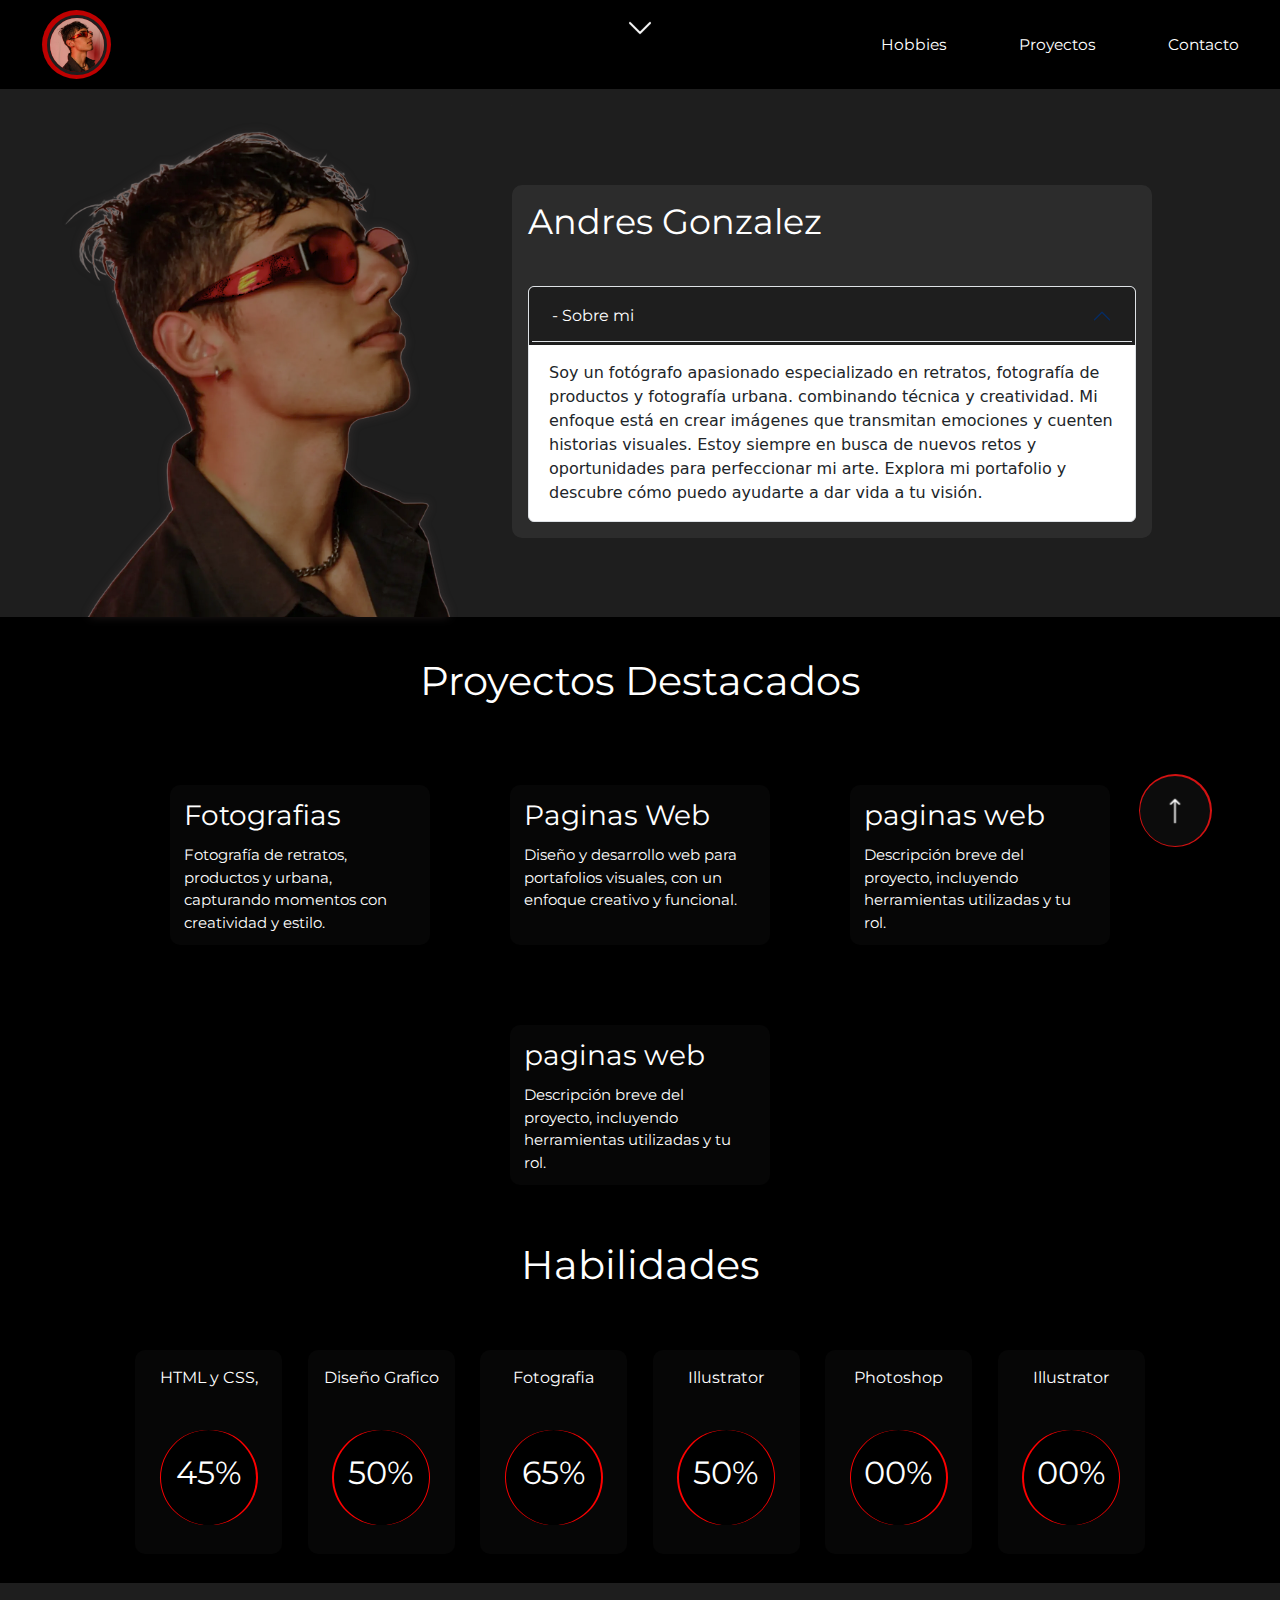
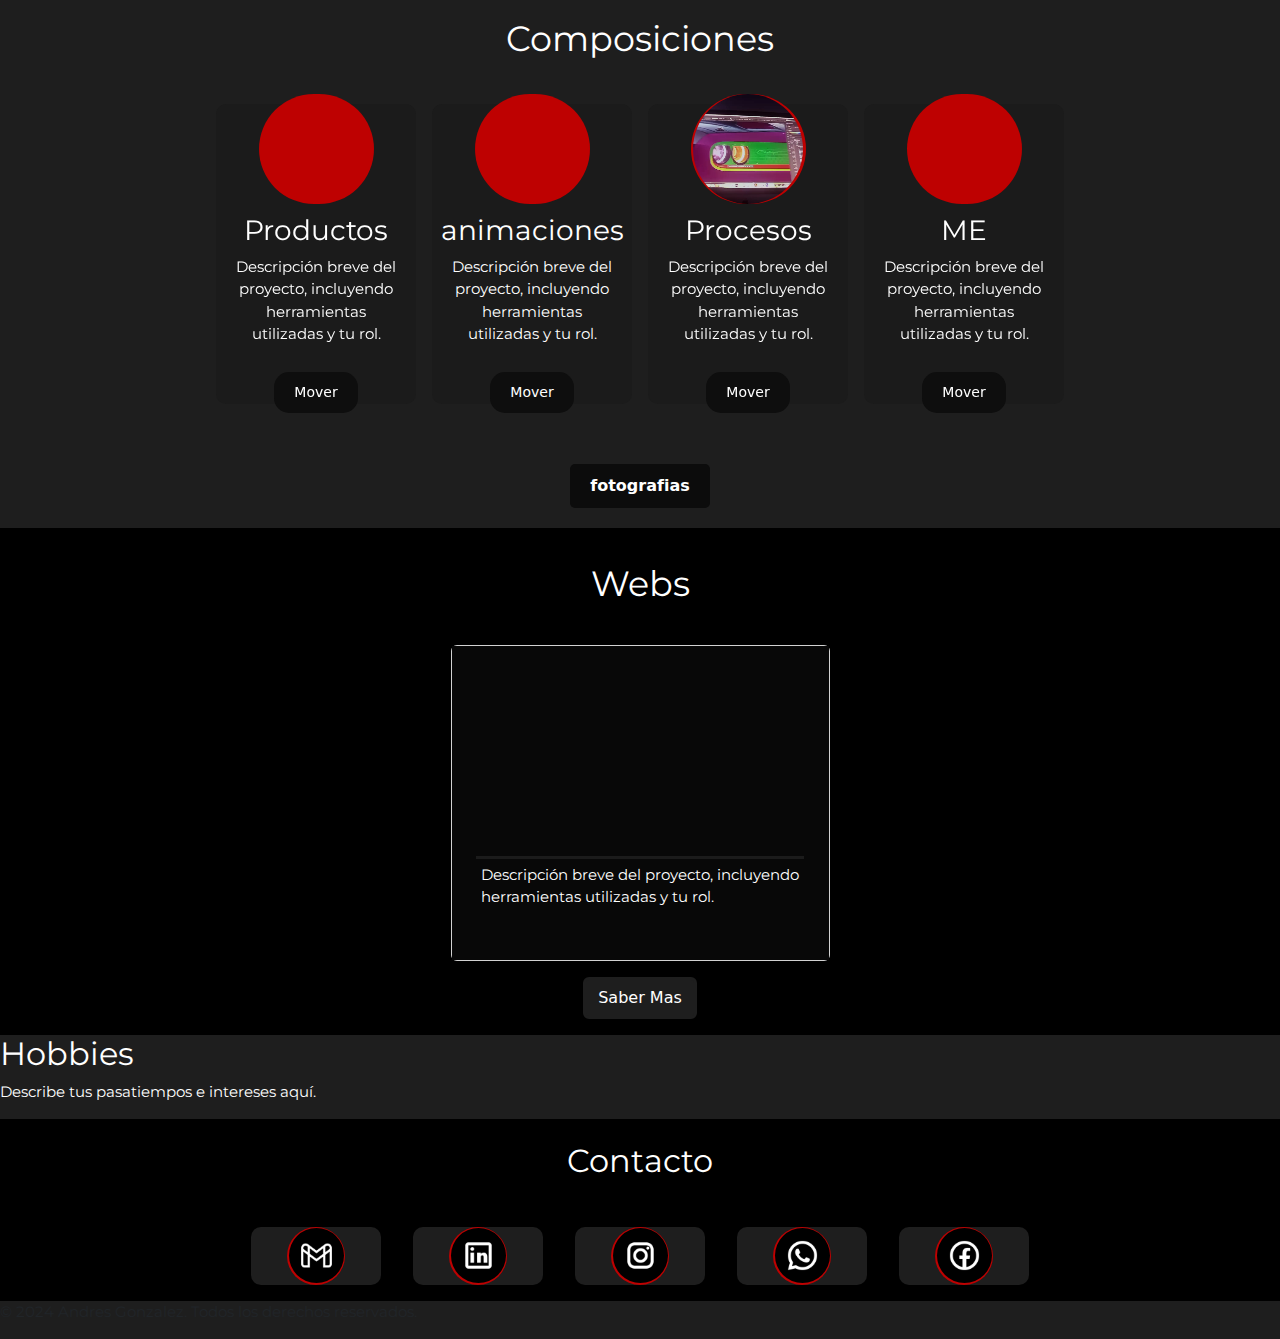
==== commit 49dc1912: "Add files via upload" ====
--- a/index.html
+++ b/index.html
@@ -266,9 +266,9 @@
                 <div class="popup">
                     <button id="closeBtn">Cerrar</button>
                     <div class="flotan-fotos">
+                        <div><button class=" floatEffect-2" data-category="Paisajes">Paisajes</button></div>
+                        <div><button class="" data-category="Cafes">Cafes</button></div>
                         <div><button class=" floatEffect-2" data-category="Gatos">Gatos</button></div>
-                        <div><button class="" data-category="Cafes">Cafes</button></div>
-                        <div><button class=" floatEffect-2" data-category="Paisajes">Paisajes</button></div>
                         <div><button class="" data-category="Plantas">Plantas</button></div>
                         <div><button class=" floatEffect-2" data-category="Calle">Calle</button></div>
                         <div><button class="" data-category="Billar">Billar</button></div>
@@ -277,71 +277,204 @@
                     </div>
                 </div>
             </div>
-        
-            <!-- Ventanas emergentes para cada categoría -->
-            <div id="popupGatos" class="popup-content">
+            <!-- Paisajes -->
+            <div id="popupPaisajes" class="popup-content">
                 <div class="popup-inner">
-                    <div style="display: flex; justify-content: center;">
-                                            <button class="close-btn">Cerrar</button>
-
-                    </div>
+
+                    <button class="close-btn">Cerrar</button>
 
                     <div style="display: flex; flex-wrap: wrap;   gap: 2em; justify-content:center;">
 
-                    <div class="card-4 dynamic-color">
-                         <video class="card-image" src="img/destacados/procesos.mp4"></video>
-                        <div class="card-info">
-                          <h3>Más información</h3>
-                          <p>Detalles sobre la imagen o el contenido de la tarjeta.</p>
-                        </div>
-                    </div>
-                      <div class="card-4 dynamic-color">
-                        <video class="card-image" src="img/destacados/procesos.mp4"></video>
-                       <div class="card-info">
-                         <h3>Más información</h3>
-                         <p>Detalles sobre la imagen o el contenido de la tarjeta.</p>
-                       </div>
-                    </div>
-                    <div class="card-4 dynamic-color">
-                        <video class="card-image" src="img/destacados/procesos.mp4"></video>
-                       <div class="card-info">
-                         <h3>Más información</h3>
-                         <p>Detalles sobre la imagen o el contenido de la tarjeta.</p>
-                       </div>
-                    </div>
-                    <div class="card-4 dynamic-color">
-                        <video class="card-image" src="img/destacados/procesos.mp4"></video>
-                       <div class="card-info">
-                         <h3>Más información</h3>
-                         <p>Detalles sobre la imagen o el contenido de la tarjeta.</p>
-                       </div>
-                    </div>
-                    <div class="card-4 dynamic-color">
-                        <video class="card-image" src="img/destacados/procesos.mp4"></video>
-                       <div class="card-info">
-                         <h3>Más información</h3>
-                         <p>Detalles sobre la imagen o el contenido de la tarjeta.</p>
-                       </div>
-                    </div>
-                    <div class="card-4 dynamic-color">
-                        <video class="card-image" src="img/destacados/procesos.mp4"></video>
-                       <div class="card-info">
-                         <h3>Más información</h3>
-                         <p>Detalles sobre la imagen o el contenido de la tarjeta.</p>
-                       </div>
-                    </div>
-
-                    </div>
-
-                </div>
-            </div>
+                        <div class="card-4 dynamic-color">
+                            <img class="card-image" src="img/Fotos paginas/paisajes/1.webp"></img>
+                            <div class="card-info">
+                                <h3>Más información</h3>
+                                <p>Detalles sobre la imagen o el contenido de la tarjeta.</p>
+                            </div>
+                        </div>
+                        <div class="card-4 dynamic-color">
+                            <img class="card-image" src="img/Fotos paginas/paisajes/2.webp"></img>
+                            <div class="card-info">
+                                <h3>Más información</h3>
+                                <p>Detalles sobre la imagen o el contenido de la tarjeta.</p>
+                            </div>
+                        </div>
+                        <div class="card-4 dynamic-color">
+                                <img class="card-image" src="img/Fotos paginas/paisajes/3.webp"></img>
+                            <div class="card-info">
+                                <h3>Más información</h3>
+                                <p>Detalles sobre la imagen o el contenido de la tarjeta.</p>
+                            </div>
+                        </div>
+                        <div class="card-4 dynamic-color">
+                                <img class="card-image" src="img/Fotos paginas/paisajes/4.webp"></img>
+                            <div class="card-info">
+                                <h3>Más información</h3>
+                                <p>Detalles sobre la imagen o el contenido de la tarjeta.</p>
+                            </div>
+                        </div>
+                        <div class="card-4 dynamic-color">
+                                <img class="card-image" src="img/Fotos paginas/paisajes/5.webp"></img>
+                            <div class="card-info">
+                                <h3>Más información</h3>
+                                <p>Detalles sobre la imagen o el contenido de la tarjeta.</p>
+                            </div>
+                        </div>
+                        <div class="card-4 dynamic-color">
+                                <img class="card-image" src="img/Fotos paginas/paisajes/6.webp"></img>
+                            <div class="card-info">
+                                <h3>Más información</h3>
+                                <p>Detalles sobre la imagen o el contenido de la tarjeta.</p>
+                            </div>
+                        </div>
+                        <div class="card-4 dynamic-color">
+                                <img class="card-image" src="img/Fotos paginas/paisajes/7.webp"></img>
+                            <div class="card-info">
+                                <h3>Más información</h3>
+                                <p>Detalles sobre la imagen o el contenido de la tarjeta.</p>
+                            </div>
+                        </div>
+                        <div class="card-4 dynamic-color">
+                            <img class="card-image" src="img/Fotos paginas/paisajes/8.webp"></img>
+                            <div class="card-info">
+                                <h3>Más información</h3>
+                                <p>Detalles sobre la imagen o el contenido de la tarjeta.</p>
+                            </div>
+                        </div>
+                        <div class="card-4 dynamic-color">
+                            <img class="card-image" src="img/Fotos paginas/paisajes/9.webp"></img>
+                            <div class="card-info">
+                                <h3>Más información</h3>
+                                <p>Detalles sobre la imagen o el contenido de la tarjeta.</p>
+                            </div>
+                        </div>
+                        <div class="card-4 dynamic-color">
+                                <!-- <video class="card-image" src="img/Fotos paginas/paisajes/vid-1.mp4" autoplay muted loop></video> -->
+                            <div class="card-info">
+                                <h3>Más información</h3>
+                                <p>Detalles sobre la imagen o el contenido de la tarjeta.</p>
+                            </div>
+                        </div>
+
+
+
+                    </div>
+                </div>
+            </div>
+
+            <!-- cafes -->
             <div id="popupCafes" class="popup-content">
                 <div class="popup-inner">
                     <button class="close-btn">Cerrar</button>
                     <h2>Fotos de Cafes</h2>
                     <p>Contenido relacionado con Cafes...</p>
-                </div>
-            </div>
+
+                    <div style="display: flex; flex-wrap: wrap;   gap: 2em; justify-content:center;">
+
+                        <div class="card-4 dynamic-color">
+                            <video class="card-image" src="img/destacados/procesos.mp4"></video>
+                            <div class="card-info">
+                                <h3>Más información</h3>
+                                <p>Detalles sobre la imagen o el contenido de la tarjeta.</p>
+                            </div>
+                        </div>
+                        <div class="card-4 dynamic-color">
+                            <video class="card-image" src="img/destacados/procesos.mp4"></video>
+                        <div class="card-info">
+                            <h3>Más información</h3>
+                            <p>Detalles sobre la imagen o el contenido de la tarjeta.</p>
+                        </div>
+                        </div>
+                        <div class="card-4 dynamic-color">
+                            <video class="card-image" src="img/destacados/procesos.mp4"></video>
+                        <div class="card-info">
+                            <h3>Más información</h3>
+                            <p>Detalles sobre la imagen o el contenido de la tarjeta.</p>
+                        </div>
+                        </div>
+                        <div class="card-4 dynamic-color">
+                            <video class="card-image" src="img/destacados/procesos.mp4"></video>
+                        <div class="card-info">
+                            <h3>Más información</h3>
+                            <p>Detalles sobre la imagen o el contenido de la tarjeta.</p>
+                        </div>
+                        </div>
+                        <div class="card-4 dynamic-color">
+                            <video class="card-image" src="img/destacados/procesos.mp4"></video>
+                        <div class="card-info">
+                            <h3>Más información</h3>
+                            <p>Detalles sobre la imagen o el contenido de la tarjeta.</p>
+                        </div>
+                        </div>
+                        <div class="card-4 dynamic-color">
+                            <video class="card-image" src="img/destacados/procesos.mp4"></video>
+                        <div class="card-info">
+                            <h3>Más información</h3>
+                            <p>Detalles sobre la imagen o el contenido de la tarjeta.</p>
+                        </div>
+                        </div>
+
+                    </div>
+                </div>
+            </div>
+
+            <!-- Ventanas emergentes para cada categoría -->
+            <div id="popupGatos" class="popup-content">
+                <div class="popup-inner">
+                    <div style="display: flex; justify-content: center;">
+                        <button class="close-btn">Cerrar</button>
+                    </div>
+
+                    <div style="display: flex; flex-wrap: wrap;   gap: 2em; justify-content:center;">
+
+                        <div class="card-4 dynamic-color">
+                            <video class="card-image" src="img/destacados/procesos.mp4"></video>
+                            <div class="card-info">
+                                <h3>Más información</h3>
+                                <p>Detalles sobre la imagen o el contenido de la tarjeta.</p>
+                            </div>
+                        </div>
+                        <div class="card-4 dynamic-color">
+                            <video class="card-image" src="img/destacados/procesos.mp4"></video>
+                        <div class="card-info">
+                            <h3>Más información</h3>
+                            <p>Detalles sobre la imagen o el contenido de la tarjeta.</p>
+                        </div>
+                        </div>
+                        <div class="card-4 dynamic-color">
+                            <video class="card-image" src="img/destacados/procesos.mp4"></video>
+                        <div class="card-info">
+                            <h3>Más información</h3>
+                            <p>Detalles sobre la imagen o el contenido de la tarjeta.</p>
+                        </div>
+                        </div>
+                        <div class="card-4 dynamic-color">
+                            <video class="card-image" src="img/destacados/procesos.mp4"></video>
+                        <div class="card-info">
+                            <h3>Más información</h3>
+                            <p>Detalles sobre la imagen o el contenido de la tarjeta.</p>
+                        </div>
+                        </div>
+                        <div class="card-4 dynamic-color">
+                            <video class="card-image" src="img/destacados/procesos.mp4"></video>
+                        <div class="card-info">
+                            <h3>Más información</h3>
+                            <p>Detalles sobre la imagen o el contenido de la tarjeta.</p>
+                        </div>
+                        </div>
+                        <div class="card-4 dynamic-color">
+                            <video class="card-image" src="img/destacados/procesos.mp4"></video>
+                        <div class="card-info">
+                            <h3>Más información</h3>
+                            <p>Detalles sobre la imagen o el contenido de la tarjeta.</p>
+                        </div>
+                        </div>
+
+                    </div>
+
+                </div>
+            </div>
+
             <!-- Agrega las demás ventanas emergentes según sea necesario -->
         </section>
          
--- a/style.css
+++ b/style.css
@@ -573,9 +573,10 @@
 }
 
 #closeBtn {
-    background-color: #f44336;
-    color: white;
-    border: none;
+    width: 80px;
+    height: 38px;   
+    background-color: #0e0e0e;
+    color: white;
     border-radius: 5px;
     margin-top: 20px;
 }
@@ -583,6 +584,7 @@
 .flotan-fotos {
     display: flex;
     flex-wrap: wrap;
+    justify-content: center;
     gap: 1em;
 }
 
@@ -630,7 +632,6 @@
     transform: translate(-50%, -50%);
     background-color: #131313;
     padding: 30px;
-    border-radius: 10px;
     position: fixed;    
     z-index: 3;
 }
@@ -638,7 +639,7 @@
 .popup-inner {
 
     display: flex;
-    align-items: center;
+    align-items: start;
     flex-direction: column;
 
 
@@ -735,16 +736,14 @@
     left: 0;
     right: 0;
     background: linear-gradient(to bottom,#1e1e1e00 , #131313 35px);
-        color: white;
+    color: white;
     padding: 20px;
     transform: translateY(100%);
     transition: transform 0.3s ease;
   }
-  
   .card-4:hover .card-image {
     transform: scale(1.1); /* Aumenta el tamaño de la imagen */
   }
-  
   .card-4:hover .card-info {
     transform: translateY(0); /* Muestra la información al pasar el cursor */
   }
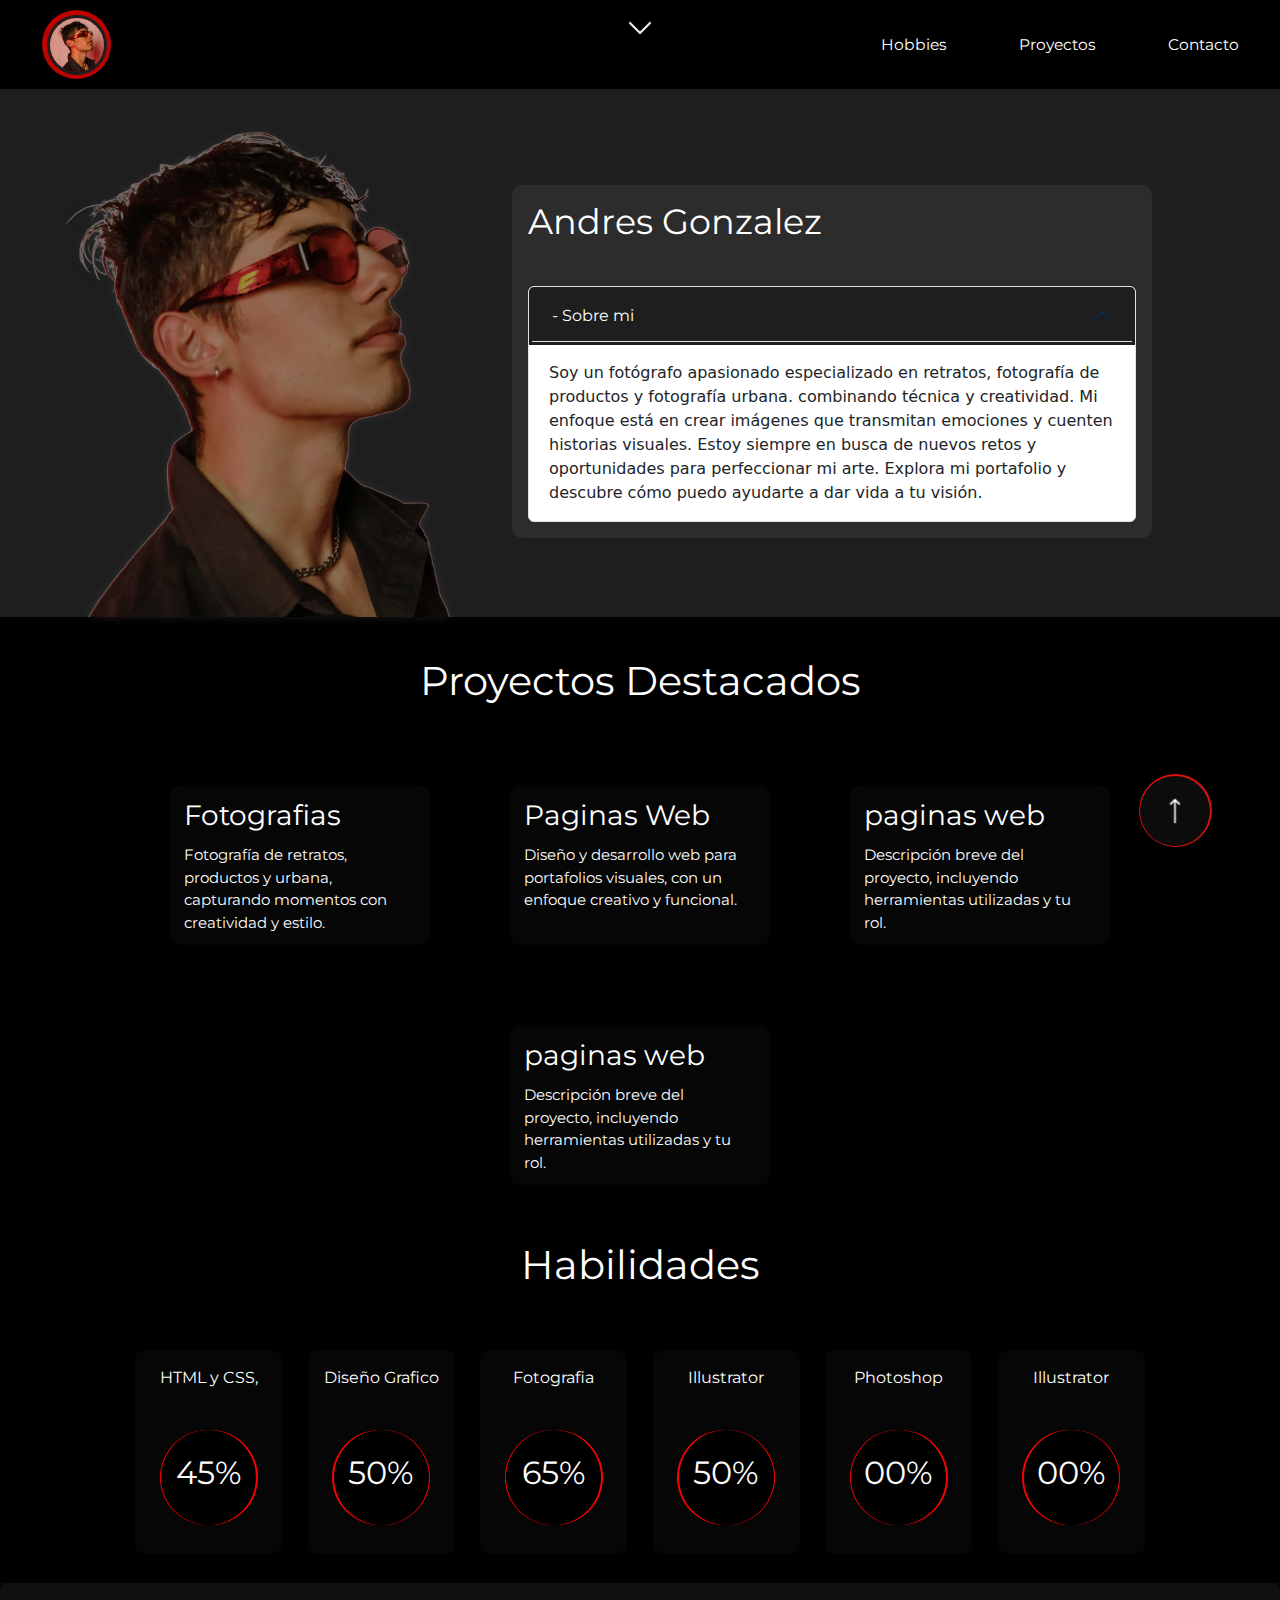
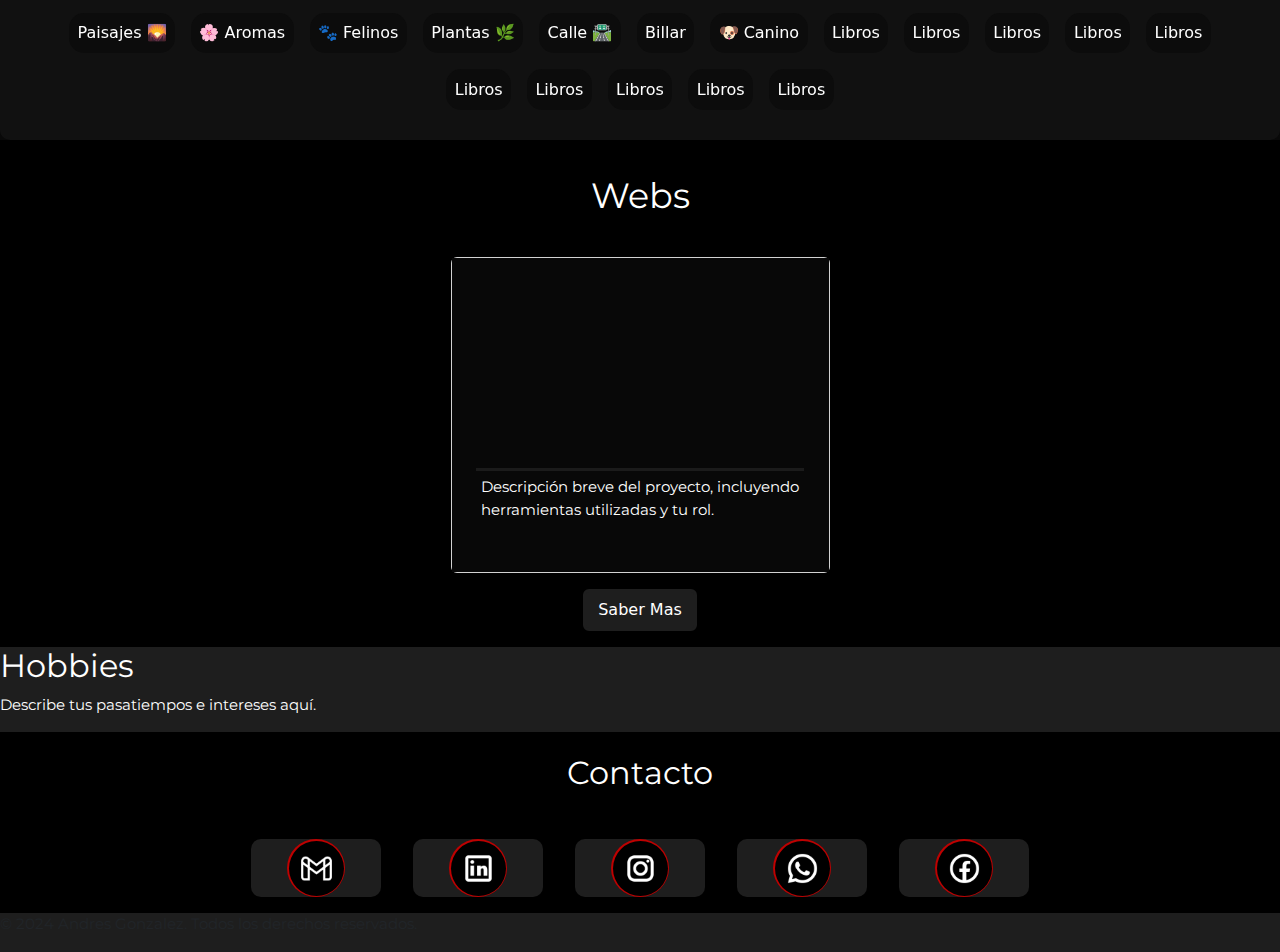
==== commit 7b46d45e: "Add files via upload" ====
--- a/index.html
+++ b/index.html
@@ -163,117 +163,31 @@
             </ul>
         </div>   
     </section>
-    <section>
-        <h1 id="fotografia">Composiciones</h1>
-        <section id="selection">
-            <a href="javascript:void(0)" onclick="moveDiv(0)">
-                <div class="destacados1">
-                    <div class="sombrac dynamic-color">
-                        <video src="img/destacados/productof.mp4" autoplay loop muted></video>
-                    </div>
-                    <h3>Productos</h3>
-                    <p>Descripción breve del proyecto, incluyendo herramientas utilizadas y tu rol.</p>
-                    <button class="move-btn dynamic-color">Mover</button>
-                </div>
-            </a>
-            <a href="javascript:void(0)" onclick="moveDiv(1)">
-                <div class="destacados1">
-                    <div class="sombrac dynamic-color">
-                        <video src=""></video>
-                    </div>
-                    <h3>animaciones</h3>
-                    <p>Descripción breve del proyecto, incluyendo herramientas utilizadas y tu rol.</p>
-                    <button class="move-btn dynamic-color">Mover</button>
-                </div>
-            </a>
-            <a href="javascript:void(0)" onclick="moveDiv(2)">
-                <div class="destacados1">
-                    <div class="sombrac dynamic-color">
-                        <video src="img/destacados/procesos.mp4" autoplay loop muted></video>
-                    </div>
-                    <h3>Procesos</h3>
-                    <p>Descripción breve del proyecto, incluyendo herramientas utilizadas y tu rol.</p>
-                    <button class="move-btn dynamic-color">Mover</button>
-                </div>
-            </a>
-            <a href="javascript:void(0)" onclick="moveDiv(3)">
-                <div class="destacados1">
-                    <div class="sombrac dynamic-color">
-                        <video src="img/destacados/mep.mp4" autoplay loop muted></video>
-                    </div>
-                    <h3>ME</h3>
-                    <p>Descripción breve del proyecto, incluyendo herramientas utilizadas y tu rol.</p>
-                    <button class="move-btn dynamic-color">Mover</button>
-                </div>
-            </a>
-            <!-- Div extra para cada uno -->
-            <div id="extraDiv0" class="extraDiv">
-                <button href="javascript:void(0)" onclick="moveDiv(0)" class="move-btn btn-extradiv dynamic-color"><div class="btn-extradiv-1">&#10095;</div></button>
-                <h3>Detalles Adicionales - Productos</h3>
-                <p>Contenido adicional del proyecto "Productos".</p>
-                <div class="carousel">
-                    <img src="img/destacados/producto1.jpg" alt="">
-                    <img src="img/destacados/producto2.jpg" alt="">
-                    <img src="img/destacados/producto3.jpg" alt="">
-                </div>
-                <button class="carousel-arrow left-arrow" onclick="moveVideo(-1, 0)">&#10094;</button>
-                <button class="carousel-arrow right-arrow" onclick="moveVideo(1, 0)">&#10095;</button>
-            </div>
-            <div id="extraDiv1" class="extraDiv ">
-                <button href="javascript:void(0)" onclick="moveDiv(1)" class="move-btn btn-extradiv dynamic-color"><div class="btn-extradiv-1">&#10095;</div></button>
-                <h3>Detalles Adicionales - animaciones</h3>
-                <p>Contenido adicional del proyecto "animaciones".</p>
-                <div class="carousel">
-                    <video class="dynamic-color" src="img/destacados/videos - animaciones/logo, tarea.mp4" autoplay loop controls  ></video>
-                    <video class="dynamic-color"  src="img/destacados/videos - animaciones/adidas 1.mp4"autoplay loop controls></video>
-                    <video class="dynamic-color" src="img/destacados/videos - animaciones/bumper carton.mp4" autoplay loop controls></video>
-                    <video class="dynamic-color" src="img/destacados/videos - animaciones/cuadro animado.mp4"autoplay loop controls></video>
-                    <video class="dynamic-color" src="img/destacados/videos - animaciones/letering_1.mp4"autoplay loop controls></video>
-                </div>
-                <button class="carousel-arrow right-arrow" onclick="moveVideo(1, 1)">&#10095;</button>                
-                <button class="carousel-arrow left-arrow" onclick="moveVideo(-1, 1)">&#10094</button>
-            </div>
-            <div id="extraDiv2" class="extraDiv">
-                <button href="javascript:void(0)" onclick="moveDiv(2)" class="move-btn btn-extradiv dynamic-color"><div class="btn-extradiv-1">&#10095;</div></button>
-                <h3>Detalles Adicionales - Procesos</h3>
-                <p>Contenido adicional del proyecto "Procesos".</p>
-                <div class="carousel">
-                    <img src="img/destacados/proceso1.jpg" alt="">
-                    <img src="img/destacados/proceso2.jpg" alt="">
-                    <img src="img/destacados/proceso3.jpg" alt="">
-                </div>
-                <button class="carousel-arrow right-arrow" onclick="moveVideo(1, 2)">&#10095;</button>|
-                <button class="carousel-arrow left-arrow" onclick="moveVideo(-1, 2)">&#10094;</button>
-            </div>
-            <div id="extraDiv3" class="extraDiv">
-                <button href="javascript:void(0)" onclick="moveDiv(3)" class="move-btn btn-extradiv dynamic-color"><div class="btn-extradiv-1">&#10095;</div></button>
-                <h3>Detalles Adicionales - ME</h3>;
-                <p>Contenido adicional del proyecto "ME".</p>
-                <div class="carousel">
-                    <img src="img/destacados/mep1.jpg" alt="">
-                    <img src="img/destacados/mep2.jpg" alt="">
-                    <img src="img/destacados/mep3.jpg" alt="">
-                </div>
-                <button class="carousel-arrow left-arrow" onclick="moveVideo(-1, 3)">&#10094;</button>
-                <button class="carousel-arrow right-arrow" onclick="moveVideo(1, 3)">&#10095;</button>
-            </div>
-        </section> 
-
-        <section class="fotos">
-            <button id="openBtn" class="blod dynamic-color">fotografias</button>
+
+
+        <section class="fotos" id="fotografia">
         
             <div id="overlay" class="overlay">
                 <div class="popup">
-                    <button id="closeBtn">Cerrar</button>
                     <div class="flotan-fotos">
-                        <div><button class=" floatEffect-2" data-category="Paisajes">Paisajes</button></div>
-                        <div><button class="" data-category="Cafes">Cafes</button></div>
-                        <div><button class=" floatEffect-2" data-category="Gatos">Gatos</button></div>
-                        <div><button class="" data-category="Plantas">Plantas</button></div>
-                        <div><button class=" floatEffect-2" data-category="Calle">Calle</button></div>
+                        <div><button class=" floatEffect-2" data-category="Paisajes">Paisajes 🌄</button></div>
+                        <div><button class="" data-category="Cafes"> 🌸 Aromas</button></div>
+                        <div><button class=" floatEffect-2" data-category="Gatos">🐾 Felinos </button></div>
+                        <div><button class="" data-category="Plantas"> Plantas 🌿</button></div>
+                        <div><button class=" floatEffect-2" data-category="Calle">Calle 🛣️</button></div>
                         <div><button class="" data-category="Billar">Billar</button></div>
-                        <div><button class=" floatEffect-2" data-category="Perros">Perros</button></div>
-                        <div><button class="" data-category="Libros">Libros</button></div>
+                        <div><button class=" floatEffect-2" data-category="Perros">🐶 Canino </button></div>
+                        <div><button class="" data-category="Libros">Libros</button></div>
+                        <div><button class="" data-category="Libros">Libros</button></div>
+                        <div><button class="" data-category="Libros">Libros</button></div>
+                        <div><button class="" data-category="Libros">Libros</button></div>
+                        <div><button class="" data-category="Libros">Libros</button></div>
+                        <div><button class="" data-category="Libros">Libros</button></div>
+                        <div><button class="" data-category="Libros">Libros</button></div>
+                        <div><button class="" data-category="Libros">Libros</button></div>
+                        <div><button class="" data-category="Libros">Libros</button></div>
+                        <div><button class="" data-category="Libros">Libros</button></div>
+
                     </div>
                 </div>
             </div>
@@ -556,121 +470,33 @@
         <p>&copy; 2024 Andres Gonzalez. Todos los derechos reservados.</p>
     </footer>
     <script>
-let isMoved = [false, false, false, false]; // Array para manejar el estado de cada div
-function moveDiv(index) {
-    const divs = document.querySelectorAll('.destacados1');
-    const extraDiv = document.getElementById(`extraDiv${index}`); 
-    // Si el div ya ha sido movido, volvemos todo a su estado original
-    if (isMoved[index]) {
-        // Volver todos los divs a su estado inicial
-        divs.forEach((div) => {
-            div.style.display = 'flex';
-            div.classList.remove('moved');
+            const buttons = document.querySelectorAll('.flotan-fotos button');
+            const closeBtns = document.querySelectorAll('.close-btn'); // Todos los botones de cierre
+
+            // Mostrar la ventana emergente principal
+            buttons.forEach(button => {
+            button.addEventListener('click', () => {
+            const category = button.getAttribute('data-category'); // Obtén el valor del data-category
+            const popup = document.getElementById(`popup${category}`); // Selecciona el popup correspondiente
+
+        if (popup) {
+            popup.style.display = 'block'; // Muestra la ventana emergente
+                }
+            });
         });
-        // Ocultar el div extra correspondiente
-        extraDiv.style.display = 'none';
-        // Cambiar el estado de isMoved
-        isMoved[index] = false;
-    } else {
-        // Si no ha sido movido, proceder con el movimiento
-        // Ocultar todos los divs menos el seleccionado
-        divs.forEach((div, i) => {
-            if (i !== index) {
-                div.style.display = 'none';
-            }
+
+        // Cerrar ventanas emergentes específicas
+        closeBtns.forEach(btn => {
+            btn.addEventListener('click', (event) => {
+                const popup = event.target.closest('.popup-content'); // Selecciona el contenedor más cercano de la clase "popup-content"
+                if (popup) {
+                    popup.style.display = 'none'; // Cierra la ventana emergente
+                }
+            });
         });
-        // Mover el div seleccionado
-        const selectedDiv = divs[index];
-        selectedDiv.classList.add('moved');
-        // Mostrar el div extra correspondiente
-        extraDiv.style.display = 'block';
-        // Cambiar el estado de isMoved
-        isMoved[index] = true;
-    }
-}
-// Función para mover los videos en el carrusel
-function moveVideo(direction, index) {
-    const carousel = document.getElementById(`extraDiv${index}`).querySelector('.carousel');
-    const totalVideos = carousel.children.length;
-    const currentTransform = parseInt(getComputedStyle(carousel).transform.split(',')[4]) || 0;
-    const videoWidth = carousel.children[0].clientWidth;
-    const moveDistance = videoWidth * direction;
-    // Desplazar el carrusel
-    const newTransform = currentTransform + moveDistance;
-    const maxShift = -videoWidth * (totalVideos - 1);
-    // Restringir el desplazamiento
-    if (newTransform <= 0 && newTransform >= maxShift) {
-        carousel.style.transform = `translateX(${newTransform}px)`;
-    }
-}
-// Función para mover las imágenes en el carrusel
-function moveImage(direction, index) {
-    const carousel = document.getElementById(`extraDiv${index}`).querySelector('.carousel');
-    const totalImages = carousel.children.length;
-    const currentTransform = parseInt(getComputedStyle(carousel).transform.split(',')[4]) || 0;
-    const imageWidth = carousel.children[0].clientWidth;  // Se obtiene el ancho de la imagen en lugar de video
-    const moveDistance = imageWidth * direction;
-    // Desplazar el carrusel
-    const newTransform = currentTransform + moveDistance;
-    const maxShift = -imageWidth * (totalImages - 1);  // El desplazamiento máximo se ajusta según el número de imágenes
-    // Restringir el desplazamiento
-    if (newTransform <= 0 && newTransform >= maxShift) {
-        carousel.style.transform = `translateX(${newTransform}px)`;  // Se aplica la transformación en el eje X
-    }
-}
-
 
     </script>
     <script>
-const openBtn = document.getElementById('openBtn');
-const closeBtn = document.getElementById('closeBtn');
-const overlay = document.getElementById('overlay');
-const closeBtns = document.querySelectorAll('.close-btn'); // Todos los botones de cierre
-
-// Mostrar la ventana emergente principal
-openBtn.addEventListener('click', () => {
-    overlay.style.display = 'flex';
-    setTimeout(() => {
-        overlay.style.opacity = 1;
-    }, 10); // Espera breve para asegurar que se ve el efecto
-});
-
-// Cerrar la ventana emergente principal
-closeBtn.addEventListener('click', () => {
-    overlay.style.opacity = 0;
-    setTimeout(() => {
-        overlay.style.display = 'none';
-    }, 300); // Tiempo para que se vea el desvanecimiento
-});
-
-// Función para mostrar una ventana emergente específica
-const buttons = document.querySelectorAll('.flotan-fotos button');
-
-buttons.forEach(button => {
-    button.addEventListener('click', () => {
-        const category = button.getAttribute('data-category');
-        const popup = document.getElementById(`popup${category}`);
-        
-        if (popup) {
-            popup.style.display = 'block';
-        }
-    });
-});
-
-// Cerrar ventanas emergentes específicas
-closeBtns.forEach(btn => {
-    btn.addEventListener('click', (event) => {
-        const popup = event.target.closest('.popup-content');
-        if (popup) {
-            popup.style.display = 'none';
-        }
-    });
-});
-
-
-
-    </script>
-<script>
     function changeColor(color) {
         // Seleccionar todos los elementos con la clase 'dynamic-color'
         document.querySelectorAll('.dynamic-color').forEach(element => {
--- a/style.css
+++ b/style.css
@@ -374,162 +374,16 @@
     justify-content: center;
 }
 /*fotografia*/
-#fotografia{
-    color: white;
-    margin-top: 1em;
-    font-size: 35px;
-    display: flex;
-    justify-content: center;
-}
-a img{
-    width: 50px;
-    margin: 1.2em;
-    transition-duration: 0.2s;
-}
-.destacados1{
-    height: 300px;
-    background-color: rgb(27, 27, 27);
-    width: 18em;
-    border-radius: 10px;
-    padding-inline: 20px;
-    padding-top: 0.02px;
-    margin-top: 1em;
-    padding-bottom: 0.02px;
-    color: white;
-    text-decoration: none;
-    display: flex;
-    flex-direction: column;
-    align-items: center;
-    justify-content: center;
-div img, video{
-    width: 110px;
-    height: 110px;
-    border-radius: 99px;     
-}
-}
-.sombrac{
-    width: 115px;
-    height: 115px;
-    display: flex;
-    justify-content: center;
-    align-items: center;
-    border-radius: 99px;
-    background:  #be0101;
-    transition: all 0.5s;
-    margin-bottom: 10px;
-}
-.sombrac:hover{
-    box-shadow: 0px 0px 30px 2px rgba(161, 29, 29, 0.521);
-    scale: 1.1;
-    transition: all 0.5s;
-}
-#selection {
-    justify-content: center;
-    display: flex;
-    flex-wrap: wrap;
-    gap: 1em;
-    position: relative;
-    padding: 20px;
-}
-#selection a{
-    text-decoration: none;
-}
-
-.destacados1 {
-    position: relative;
-    width: 200px;
-    text-align: center;
-    transition: all 0.3s ease;
-    opacity: 1;
-    margin-bottom: 20px;
-}
-.destacados1.moved {
-    transform: translate(-200%, -2px); 
-    opacity: 1;
-    transition: 0.5s;
-}
-/* Botón de mover */
-.destacados1 button.move-btn {
-    border-radius: 15px;
-    margin-top: 10px;
-    padding: 10px 20px;
-    background-color: #0e0e0e !important;
-    color: white;
-    border: none;
-    cursor: pointer;
-    font-size: 14px;
-    transition: 0.5s;
-}
-.destacados1 button.move-btn:hover {
-    box-shadow: 0px 0px 15px 5px rgba(161, 29, 29, 0.726);
-    transition: 0.9s;
-}
-.extraDiv {
-    display: none;
-    position: absolute;
-    top: -2px;
-    right: 29;
-    background-color: rgba(0, 0, 0, 0.7);
-    color: white;
-    padding: 20px;
-    box-shadow: -4px 0px 10px rgba(0, 0, 0, 0.5);
-    transition: all 0.5s ease;
-    overflow: hidden; 
-}
-.btn-extradiv{
-    display: flex;
-    justify-content: center;
-    align-items: center;
-    font-size: 28px;
-    color: white;
-    width: 46px;
-    height: 46px;
-    border-radius: 15px;
-    border: solid rgba(255, 0, 0, 0);
-    background-color: #000000;
-}
-.btn-extradiv-1{
-    background-color: black;
-    border-radius: 15px;
-    width: 44px;
-    height: 44px;
-}
-.extraDiv .carousel {
-    display: flex;
-    align-items: center;
-    margin-top: 15px;
-    width: 100%;
-    transition: transform 0.5s ease;
-}
-.extraDiv video {
-    width: 100%;
-    height: 200px;
-    margin: 20px;
-    object-fit: cover;
-    transition: all 0.5s;
-}
-.extraDiv video:hover{
-    box-shadow: 0px 0px 30px 2px rgba(161, 29, 29, 0.521);
-    scale: 1.05;
-    transition: all 0.5s;
-}
-.carousel-arrow {
-    position: absolute;
-    top: 50%;
-    transform: translateY(-50%);
-    background-color: rgba(0, 0, 0, 0.5);
-    color: white;
-    border: none;
-    padding: 10px;
-    font-size: 18px;
-    cursor: pointer;
-}
-.left-arrow {
-    left: 20px;
-}
-.right-arrow {
-    right: 5px;
-}
+
+
+
+
+
+
+
+
+
+
 
 /*Fotos*/
 .fotos {
@@ -537,28 +391,14 @@
     justify-content: center;
 }
 
-.blod {
-    font-weight: bold;
-    background-color: #0c0c0c;
-    color: white;
-    border: none;
-    border-radius: 5px;
-    padding: 10px 20px;
-    font-size: 16px;
-    cursor: pointer;
-    margin: 20px;
-    transition: background-color 0.3s ease;
-}
+
 
 .overlay {
-    position: fixed;
     top: 0;
     left: 0;
     width: 100%;
     height: 100%;
     background-color: rgba(0, 0, 0, 0.7);
-    display: none;
-    opacity: 0;
     transition: opacity 0.3s ease;
     z-index: 2;
 }
@@ -569,7 +409,6 @@
     border-radius: 10px;
     text-align: end;
     width: 100%;
-    height: 100vh;
 }
 
 #closeBtn {
@@ -595,12 +434,10 @@
     border-radius: 15px;
     border: 2px solid transparent;
     position: relative;
-    transition: transform 0.3s ease, box-shadow 0.3s ease;
 }
 
 .flotan-fotos div button:hover {
     border-color: transparent;
-    transform: translateY(-8px) scale(1.1); 
     box-shadow: 0 8px 25px rgba(0, 0, 0, 0.3); 
 }
 
@@ -634,7 +471,17 @@
     padding: 30px;
     position: fixed;    
     z-index: 3;
-}
+    animation: fadeIn 0.5s ease-out  ; /* Aplicar la animación */
+}
+/* Animación para la ventana emergente */
+@keyframes fadeIn {
+    0% {
+        opacity: 0;    }
+    100% {
+        opacity: 1;    }
+}
+
+
 
 .popup-inner {
 
@@ -648,7 +495,6 @@
 .close-btn {
     background-color: #0f0f0f;
     color: white;
-    border: none;
     border-radius: 5px;
     padding: 10px 20px;
     font-size: 16px;
@@ -692,25 +538,25 @@
 
 @keyframes floatEffect {
     0% {
-        transform: translateY(0) scale(1);
+        transform: translateX(0) scale(1);
     }
     50% {
-        transform: translateY(-5px) scale(1.05);
+        transform: translateX(-5px) scale(1.05);
     }
     100% {
-        transform: translateY(0) scale(1);
+        transform: translateX(0) scale(1);
     }
 }
 
 @keyframes floatEffect-2 {
     0% {
-        transform: translateY(5px) scale(1.05);
+        transform: translateX(0px) scale(1.05);
     }
     50% {
-        transform: translateY(0) scale(1);
+        transform: translateX(5px) scale(1);
     }
     100% {
-        transform: translateY(5px) scale(1.05);    }
+        transform: translateX(0px) scale(1.05);    }
 }
 
 .card-4 {
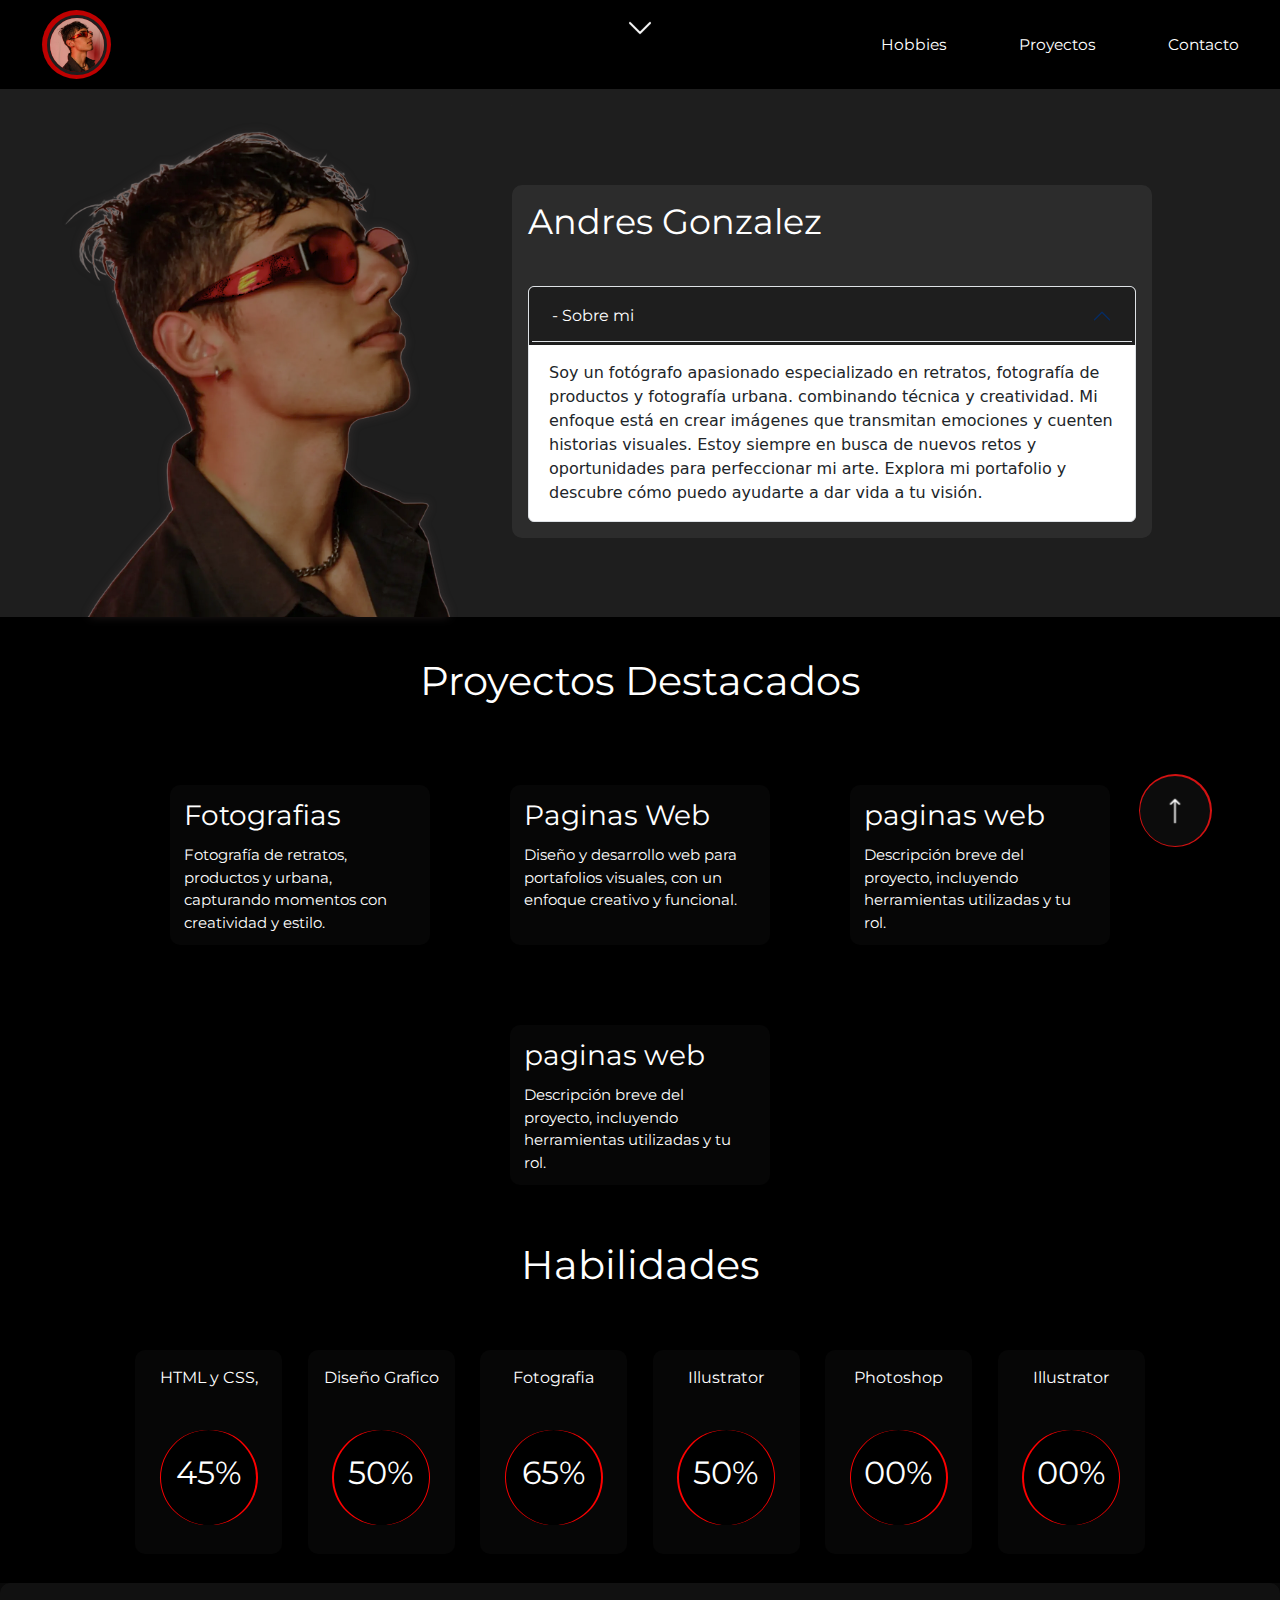
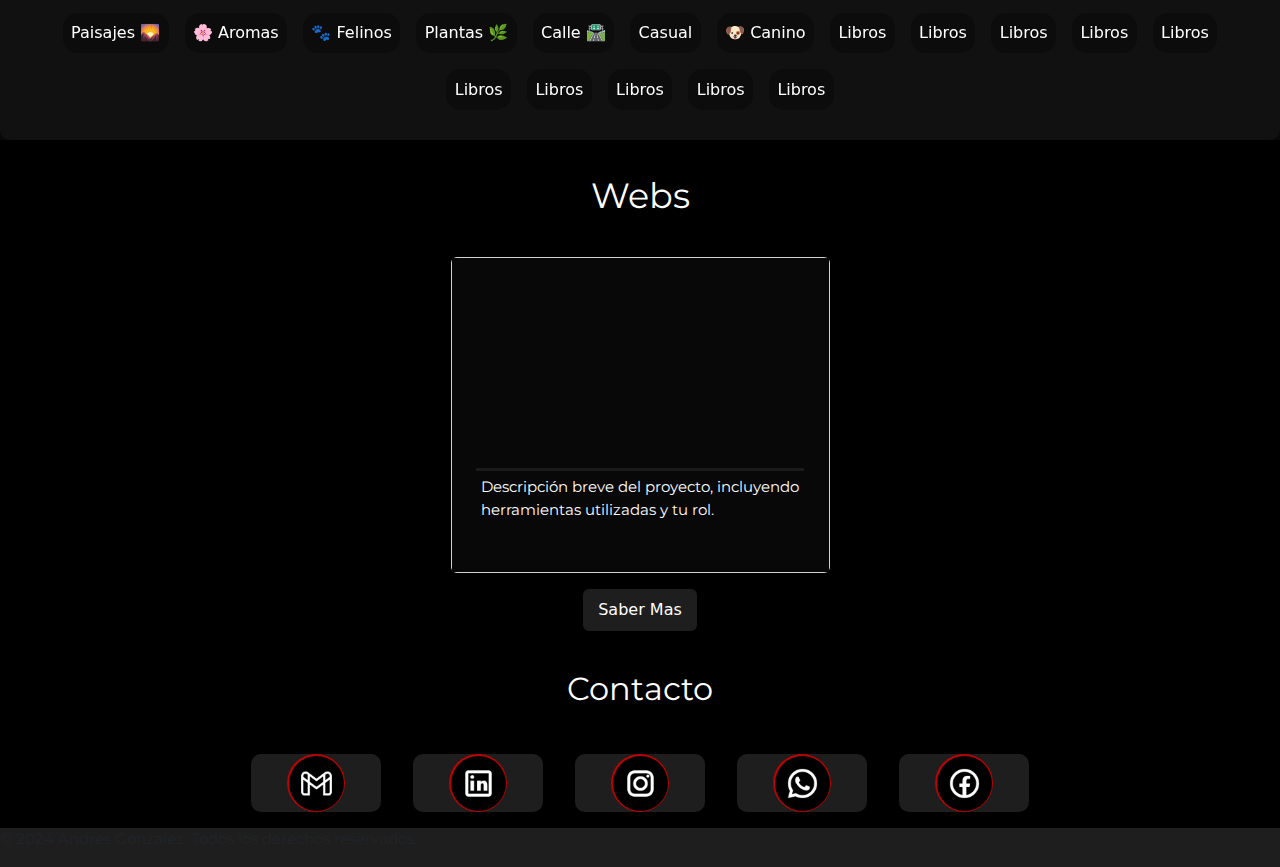
==== commit fe5ff176: "Add files via upload" ====
--- a/index.html
+++ b/index.html
@@ -175,7 +175,7 @@
                         <div><button class=" floatEffect-2" data-category="Gatos">🐾 Felinos </button></div>
                         <div><button class="" data-category="Plantas"> Plantas 🌿</button></div>
                         <div><button class=" floatEffect-2" data-category="Calle">Calle 🛣️</button></div>
-                        <div><button class="" data-category="Billar">Billar</button></div>
+                        <div><button class="" data-category="Casual">Casual</button></div>
                         <div><button class=" floatEffect-2" data-category="Perros">🐶 Canino </button></div>
                         <div><button class="" data-category="Libros">Libros</button></div>
                         <div><button class="" data-category="Libros">Libros</button></div>
@@ -332,7 +332,8 @@
                 </div>
             </div>
 
-            <!-- Ventanas emergentes para cada categoría -->
+            <!-- gatos -->
+
             <div id="popupGatos" class="popup-content">
                 <div class="popup-inner">
                     <div style="display: flex; justify-content: center;">
@@ -386,6 +387,183 @@
 
                     </div>
 
+                </div>
+            </div>
+
+            <!-- plantas -->
+
+            <div id="popupPlantas" class="popup-content">
+                <div class="popup-inner">
+                    <button class="close-btn">Cerrar</button>
+                    <h2>Fotos de Cafes</h2>
+                    <p>Contenido relacionado con Cafes...</p>
+
+                    <div style="display: flex; flex-wrap: wrap;   gap: 2em; justify-content:center;">
+
+                        <div class="card-4 dynamic-color">
+                            <img class="card-image" src="img/Fotos paginas/flores/13.webp"></img>
+                            <div class="card-info">
+                                <h3>Más información</h3>
+                                <p>Detalles sobre la imagen o el contenido de la tarjeta.</p>
+                            </div>
+                        </div>
+                        <div class="card-4 dynamic-color">
+                            <img class="card-image" src="img/Fotos paginas/flores/14.webp"></img>
+                        <div class="card-info">
+                            <h3>Más información</h3>
+                            <p>Detalles sobre la imagen o el contenido de la tarjeta.</p>
+                        </div>
+                        </div>
+                        <div class="card-4 dynamic-color">
+                            <img class="card-image" src="img/Fotos paginas/flores/15.jpg"></img>
+                        <div class="card-info">
+                            <h3>Más información</h3>
+                            <p>Detalles sobre la imagen o el contenido de la tarjeta.</p>
+                        </div>
+                        </div>
+                        <div class="card-4 dynamic-color">
+                            <img class="card-image" src="img/destacados/procesos.mp4"></img>
+                        <div class="card-info">
+                            <h3>Más información</h3>
+                            <p>Detalles sobre la imagen o el contenido de la tarjeta.</p>
+                        </div>
+                        </div>
+                        <div class="card-4 dynamic-color">
+                            <img class="card-image" src="img/destacados/procesos.mp4"></img>
+                        <div class="card-info">
+                            <h3>Más información</h3>
+                            <p>Detalles sobre la imagen o el contenido de la tarjeta.</p>
+                        </div>
+                        </div>
+                        <div class="card-4 dynamic-color">
+                            <img class="card-image" src="img/destacados/procesos.mp4"></img>
+                        <div class="card-info">
+                            <h3>Más información</h3>
+                            <p>Detalles sobre la imagen o el contenido de la tarjeta.</p>
+                        </div>
+                        </div>
+
+                    </div>
+                </div>
+            </div>
+
+            <!-- calle -->
+            <div id="popupCalle" class="popup-content">
+                <div class="popup-inner">
+                    <button class="close-btn">Cerrar</button>
+                    <h2>Fotos de Cafes</h2>
+                    <p>Contenido relacionado con Cafes...</p>
+
+                    <div style="display: flex; flex-wrap: wrap;   gap: 2em; justify-content:center;">
+
+                        <div class="card-4 dynamic-color">
+                            <img class="card-image" src="img/Fotos paginas/"></img>
+                            <div class="card-info">
+                                <h3>Más información</h3>
+                                <p>Detalles sobre la imagen o el contenido de la tarjeta.</p>
+                            </div>
+                        </div>
+                        <div class="card-4 dynamic-color">
+                            <img class="card-image" src="img/Fotos paginas/"></img>
+                        <div class="card-info">
+                            <h3>Más información</h3>
+                            <p>Detalles sobre la imagen o el contenido de la tarjeta.</p>
+                        </div>
+                        </div>
+                        <div class="card-4 dynamic-color">
+                            <img class="card-image" src="img/g"></img>
+                        <div class="card-info">
+                            <h3>Más información</h3>
+                            <p>Detalles sobre la imagen o el contenido de la tarjeta.</p>
+                        </div>
+                        </div>
+                        <div class="card-4 dynamic-color">
+                            <img class="card-image" src="img/destacados/p"></img>
+                        <div class="card-info">
+                            <h3>Más información</h3>
+                            <p>Detalles sobre la imagen o el contenido de la tarjeta.</p>
+                        </div>
+                        </div>
+                        <div class="card-4 dynamic-color">
+                            <img class="card-image" src="img/destacados/procesos.mp4"></img>
+                        <div class="card-info">
+                            <h3>Más información</h3>
+                            <p>Detalles sobre la imagen o el contenido de la tarjeta.</p>
+                        </div>
+                        </div>
+                        <div class="card-4 dynamic-color">
+                            <img class="card-image" src="img/destacados/procesos.mp4"></img>
+                        <div class="card-info">
+                            <h3>Más información</h3>
+                            <p>Detalles sobre la imagen o el contenido de la tarjeta.</p>
+                        </div>
+                        </div>
+
+                    </div>
+                </div>
+            </div>
+
+            <!-- casual -->
+
+            <div id="popupCasual" class="popup-content">
+                <div class="popup-inner">
+                    <button class="close-btn">Cerrar</button>
+                    <h2>Fotos de Cafes</h2>
+                    <p>Contenido relacionado con Cafes...</p>
+
+                    <div style="display: flex; flex-wrap: wrap;   gap: 2em; justify-content:center;">
+
+                        <div class="card-4 dynamic-color">
+                            <img class="card-image" src="img/Fotos paginas/casual/1.webp"></img>
+                            <div class="card-info">
+                                <h3>Más información</h3>
+                                <p>Detalles sobre la imagen o el contenido de la tarjeta.</p>
+                            </div>
+                        </div>
+                        <div class="card-4 dynamic-color">
+                            <img class="card-image" src="img/Fotos paginas/casual/2.webp"></img>
+                        <div class="card-info">
+                            <h3>Más información</h3>
+                            <p>Detalles sobre la imagen o el contenido de la tarjeta.</p>
+                        </div>
+                        </div>
+                        <div class="card-4 dynamic-color">
+                            <img class="card-image" src="img/Fotos paginas/casual/3.webp"></img>
+                        <div class="card-info">
+                            <h3>Más información</h3>
+                            <p>Detalles sobre la imagen o el contenido de la tarjeta.</p>
+                        </div>
+                        </div>
+                        <div class="card-4 dynamic-color">
+                            <img class="card-image" src="img/Fotos paginas/casual/4.webp"></img>
+                        <div class="card-info">
+                            <h3>Más información</h3>
+                            <p>Detalles sobre la imagen o el contenido de la tarjeta.</p>
+                        </div>
+                        </div>
+                        <div class="card-4 dynamic-color">
+                            <img class="card-image" src="img/Fotos paginas/casual/5.webp"></img>
+                        <div class="card-info">
+                            <h3>Más información</h3>
+                            <p>Detalles sobre la imagen o el contenido de la tarjeta.</p>
+                        </div>
+                        </div>
+                        <div class="card-4 dynamic-color">
+                            <img class="card-image" src="img/Fotos paginas/casual/6.webp"></img>
+                            <div class="card-info">
+                                <h3>Más información</h3>
+                                <p>Detalles sobre la imagen o el contenido de la tarjeta.</p>
+                            </div>
+                        </div>
+                        <div class="card-4 dynamic-color">
+                            <img class="card-image" src="img/Fotos paginas/casual/7.webp"></img>
+                            <div class="card-info">
+                                <h3>Más información</h3>
+                                <p>Detalles sobre la imagen o el contenido de la tarjeta.</p>
+                            </div>
+                        </div>
+
+                    </div>
                 </div>
             </div>
 
@@ -422,10 +600,7 @@
             </section>
         
     </section>
-        <section id="hobbies">
-            <h2>Hobbies</h2>
-            <p>Describe tus pasatiempos e intereses aquí.</p>
-        </section>
+
         <section id="contacto">
             <h2>Contacto</h2>
             <div>
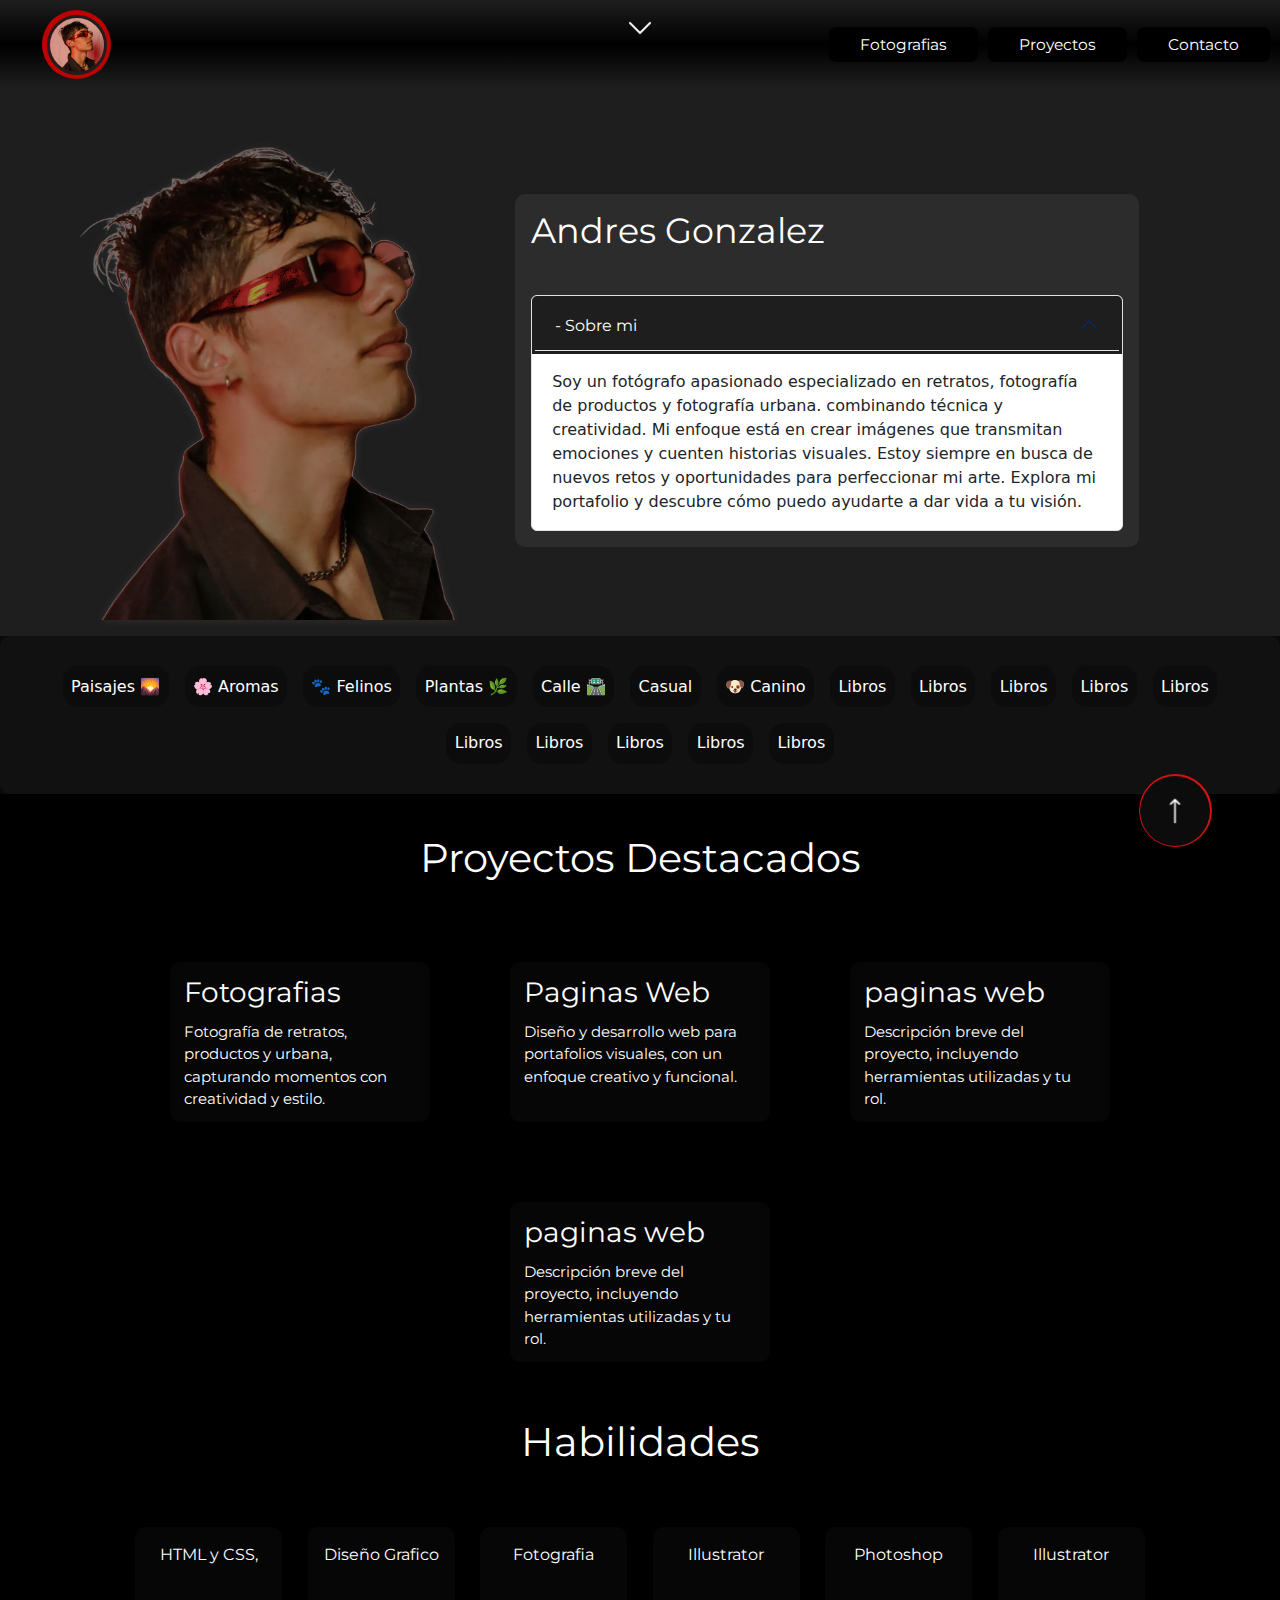
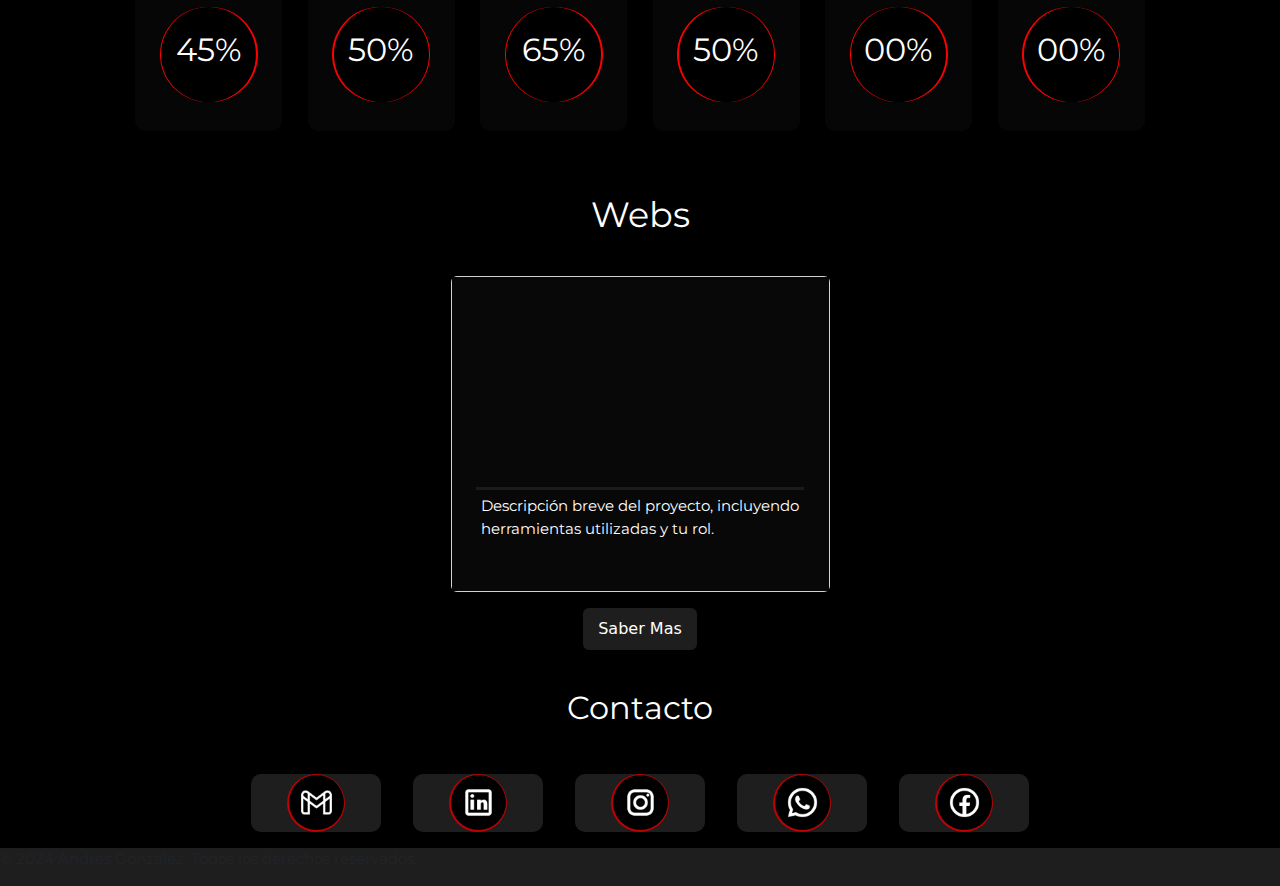
==== commit 66948134: "Add files via upload" ====
--- a/index.html
+++ b/index.html
@@ -39,7 +39,7 @@
                     <img src="img/portafolio icono.webp" alt="">
                 </div>  
                 <div >
-                    <li class="dynamic-color"><a href="#hobbies"  ><button style="background-color: black; height: 35px;" href="#hobbies">Hobbies</button></a></li>
+                    <li class="dynamic-color"><a href="#fotografia"  ><button style="background-color: black; height: 35px;" href="#hobbies">Fotografias</button></a></li>
                     <li class="dynamic-color"><a href="#proyectos"><button style="background-color: black; height: 35px;"  href="#proyectos">Proyectos</button></a></li>
                     <li class="dynamic-color"><a href="#contacto"><button style="background-color: black; height: 35px;" href="#contacto">Contacto</button></a></li>                    
                 </div>
@@ -78,92 +78,6 @@
                    
             </div>
     </section >
-    <section id="proyec">
-        <div id="proyectos">
-            <h2>Proyectos Destacados</h2>
-            <div class="proyectos-lista">
-                <a href="#fotografia">
-                    <div class="proyecto">
-                        <h3>Fotografias</h3>
-                        <p>Fotografía de retratos, productos y urbana, capturando momentos con creatividad y estilo.</p>
-                    </div>
-                </a>
-                <a href="websy.html">  
-                    <div class="proyecto">
-                        <h3>Paginas Web</h3>
-                        <p>Diseño y desarrollo web para portafolios visuales, con un enfoque creativo y funcional.</p>
-                    </div>
-                </a>
-                <a href="">  
-                    <div class="proyecto">
-                        <h3>paginas web</h3>
-                        <p>Descripción breve del proyecto, incluyendo herramientas utilizadas y tu rol.</p>
-                    </div>
-                </a>
-                <a href="">
-                     <div class="proyecto">
-                        <h3>paginas web</h3>
-                        <p>Descripción breve del proyecto, incluyendo herramientas utilizadas y tu rol.</p>
-                    </div>
-                </a>
-                <!-- Agrega más proyectos según sea necesario -->
-            </div>
-        </div>
-        <div id="habilidades">
-            <h2 class="habi">Habilidades</h2>
-            <ul>
-                <div class="targ">
-                    <li>HTML y CSS, </li>
-                    <div class="olas dynamic-color">
-                        <div class="indicador ">
-                            <h2>45%</h2>
-                        </div>
-                    </div>
-                </div>
-                <div class="targ">
-                    <li>Diseño Grafico</li>
-                    <div class="olas dynamic-color">
-                        <div class="indicador">
-                            <h2>50%</h2>
-                        </div>
-                    </div>
-                </div>
-                <div class="targ">
-                    <li>Fotografia</li>
-                    <div class="olas dynamic-color">
-                        <div class="indicador">
-                            <h2>65%</h2>
-                        </div>
-                    </div>
-                </div>
-                <div class="targ">
-                    <li>Illustrator</li>
-                    <div class="olas dynamic-color">
-                        <div class="indicador">
-                            <h2>50%</h2>
-                        </div>
-                    </div>
-                </div>
-                <div class="targ">
-                    <li>Photoshop</li>
-                    <div class="olas dynamic-color">
-                        <div class="indicador">
-                            <h2>00%</h2>
-                        </div>
-                    </div>
-                </div>
-                <div class="targ">
-                    <li>Illustrator</li>
-                    <div class="olas dynamic-color">
-                        <div class="indicador">
-                            <h2>00%</h2>
-                        </div>
-                    </div>
-                </div>
-            </ul>
-        </div>   
-    </section>
-
 
         <section class="fotos" id="fotografia">
         
@@ -569,6 +483,96 @@
 
             <!-- Agrega las demás ventanas emergentes según sea necesario -->
         </section>
+
+
+
+    <section id="proyec">
+        <div id="proyectos">
+            <h2>Proyectos Destacados</h2>
+            <div class="proyectos-lista">
+                <a href="#fotografia">
+                    <div class="proyecto">
+                        <h3>Fotografias</h3>
+                        <p>Fotografía de retratos, productos y urbana, capturando momentos con creatividad y estilo.</p>
+                    </div>
+                </a>
+                <a href="websy.html">  
+                    <div class="proyecto">
+                        <h3>Paginas Web</h3>
+                        <p>Diseño y desarrollo web para portafolios visuales, con un enfoque creativo y funcional.</p>
+                    </div>
+                </a>
+                <a href="">  
+                    <div class="proyecto">
+                        <h3>paginas web</h3>
+                        <p>Descripción breve del proyecto, incluyendo herramientas utilizadas y tu rol.</p>
+                    </div>
+                </a>
+                <a href="">
+                     <div class="proyecto">
+                        <h3>paginas web</h3>
+                        <p>Descripción breve del proyecto, incluyendo herramientas utilizadas y tu rol.</p>
+                    </div>
+                </a>
+                <!-- Agrega más proyectos según sea necesario -->
+            </div>
+        </div>
+        <div id="habilidades">
+            <h2 class="habi">Habilidades</h2>
+            <ul>
+                <div class="targ">
+                    <li>HTML y CSS, </li>
+                    <div class="olas dynamic-color">
+                        <div class="indicador ">
+                            <h2>45%</h2>
+                        </div>
+                    </div>
+                </div>
+                <div class="targ">
+                    <li>Diseño Grafico</li>
+                    <div class="olas dynamic-color">
+                        <div class="indicador">
+                            <h2>50%</h2>
+                        </div>
+                    </div>
+                </div>
+                <div class="targ">
+                    <li>Fotografia</li>
+                    <div class="olas dynamic-color">
+                        <div class="indicador">
+                            <h2>65%</h2>
+                        </div>
+                    </div>
+                </div>
+                <div class="targ">
+                    <li>Illustrator</li>
+                    <div class="olas dynamic-color">
+                        <div class="indicador">
+                            <h2>50%</h2>
+                        </div>
+                    </div>
+                </div>
+                <div class="targ">
+                    <li>Photoshop</li>
+                    <div class="olas dynamic-color">
+                        <div class="indicador">
+                            <h2>00%</h2>
+                        </div>
+                    </div>
+                </div>
+                <div class="targ">
+                    <li>Illustrator</li>
+                    <div class="olas dynamic-color">
+                        <div class="indicador">
+                            <h2>00%</h2>
+                        </div>
+                    </div>
+                </div>
+            </ul>
+        </div>   
+    </section>
+
+
          
             <section id="proyectos">
                 <div>
--- a/style.css
+++ b/style.css
@@ -104,6 +104,7 @@
     left: 89%;    
     width: 73px;
     height: 73px;
+    z-index: 1;
     rotate: 90deg;
     display: flex;
     position: fixed;
@@ -162,7 +163,18 @@
     
     transition-duration: 0.4s;
 }
+
+@keyframes animation-fondo {
+
+    0%{background-position-y: 0;}
+    100%{background-position-y: 1000px;}
+    
+}
     #los{
+        animation: animation-fondo   200s ;
+
+        background: linear-gradient( #1e1e1e, black , #1e1e1e );
+
         display: flex;
         justify-content: space-between;  
         div{
@@ -218,6 +230,7 @@
     color: white;
     display: flex;
     align-items: center;
+    padding: 1em;
     img{
         width: 40%;
         pointer-events: none;
@@ -400,7 +413,6 @@
     height: 100%;
     background-color: rgba(0, 0, 0, 0.7);
     transition: opacity 0.3s ease;
-    z-index: 2;
 }
 
 .popup {
@@ -743,12 +755,14 @@
     }}
     
     .navper{
-        margin-top: 2em !important;
+        margin-top: 1em !important;
         width: 90px;
         height: 90px;
         
 
     }
+
+
     .informacion{
         width: 72%;
         display: flex;
@@ -766,6 +780,7 @@
     }
 
     #los{
+
         display: flex;
         flex-direction: column;
         align-items: center;
@@ -778,7 +793,7 @@
         align-items: center;    
     }
     #los div li{
-        margin: 2em;
+        margin: 1em;
         list-style-type: none;
     }
     #los div img{
